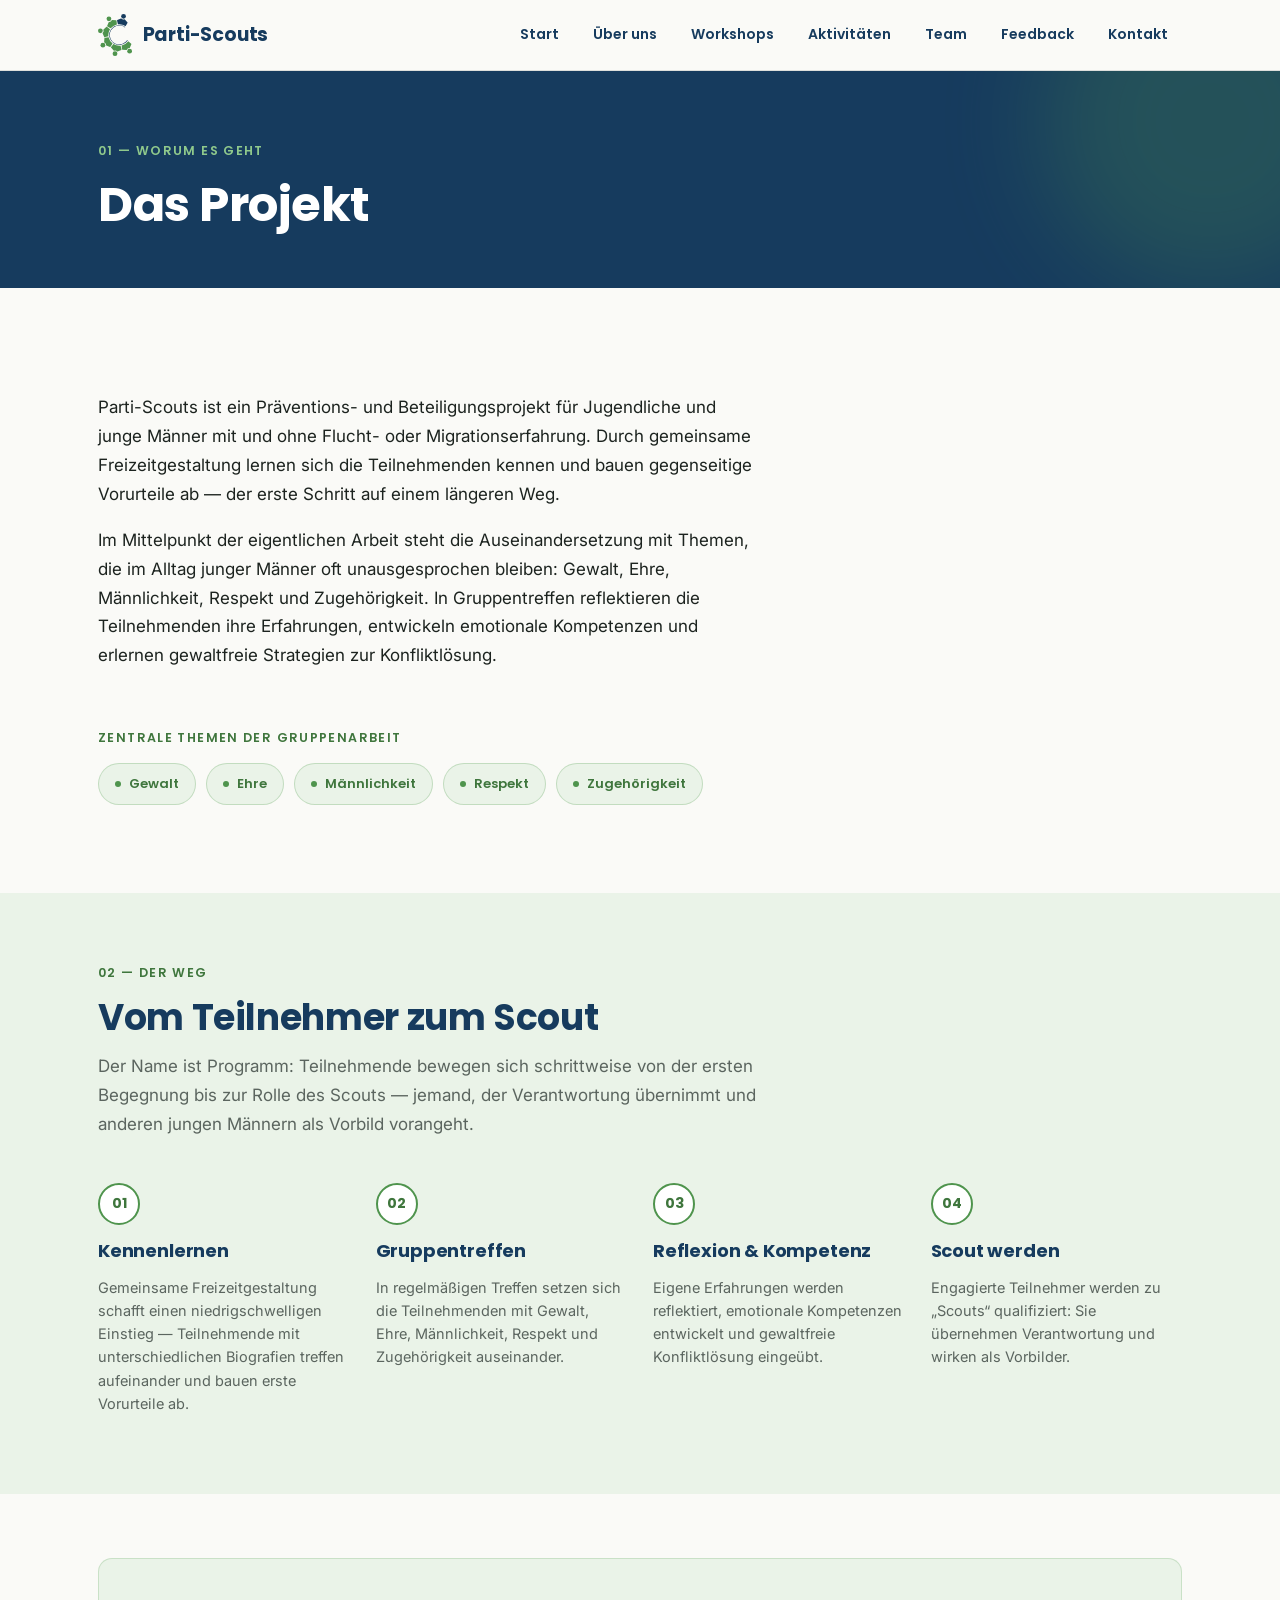
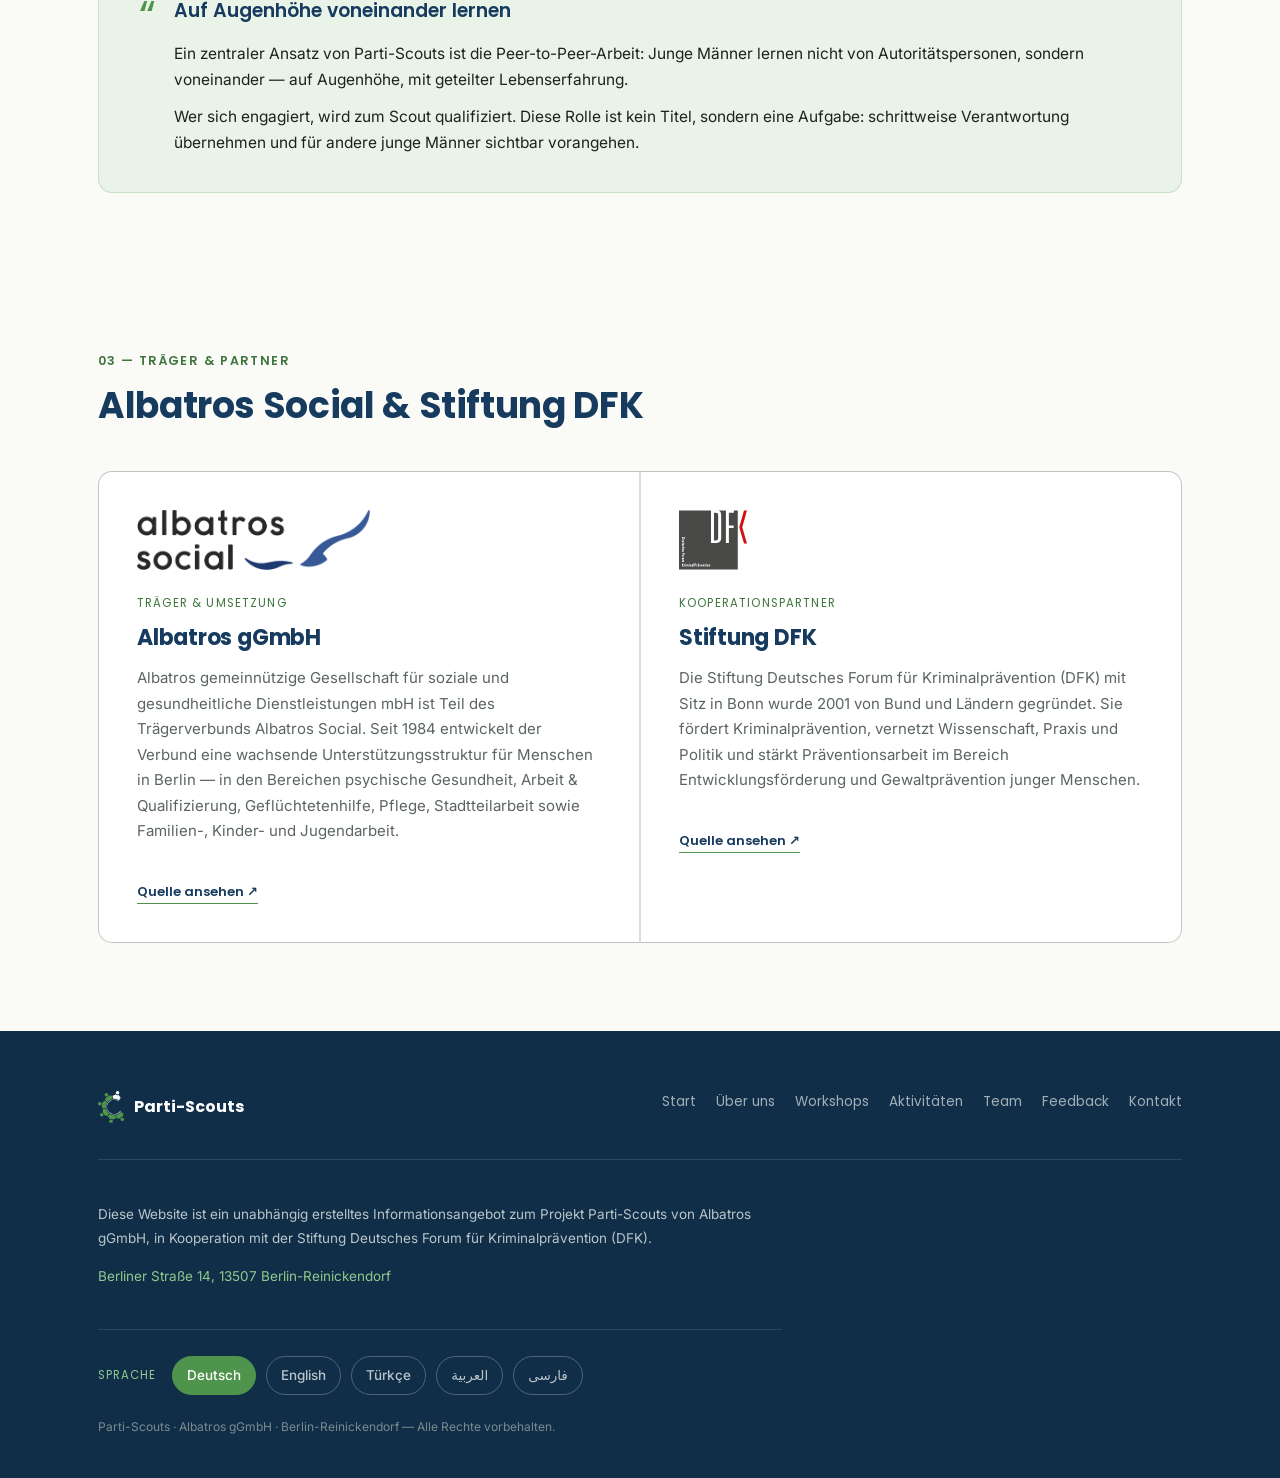
==== about/index.html @ d594317b "group meeting's image added" ====
<!DOCTYPE html>
<html lang="de">
<head>
<meta charset="UTF-8">
<meta name="viewport" content="width=device-width, initial-scale=1.0">
<title>Über uns — Parti-Scouts</title>
<meta name="description" content="Das Projekt Parti-Scouts, der Weg vom Teilnehmer zum Scout, sowie Albatros gGmbH und die Stiftung DFK als Träger und Partner.">
<link rel="icon" href="/assets/icon.svg" type="image/svg+xml">
<link rel="preconnect" href="https://fonts.googleapis.com">
<link rel="preconnect" href="https://fonts.gstatic.com" crossorigin>
<link href="https://fonts.googleapis.com/css2?family=Poppins:wght@500;600;700&family=Inter:wght@400;500;600&family=Vazirmatn:wght@400;500;600;700&display=swap" rel="stylesheet">
<link rel="stylesheet" href="/css/style.css?v=20260810b">
</head>
<body>

<header class="site-header">
  <div class="header-inner">
    <a class="brand" href="/"><img src="/assets/icon.svg" alt=""><span class="brand-name">Parti-Scouts</span></a>
    <nav class="main-nav">
      <a href="/" data-i18n="nav.home">Start</a>
      <a href="/about/" data-i18n="nav.about">Über uns</a>
      <a href="/workshops/" data-i18n="nav.workshops">Workshops</a>
      <a href="/activities/" data-i18n="nav.activities">Aktivitäten</a>
      <a href="/team/" data-i18n="nav.team">Team</a>
      <a href="/feedback/" data-i18n="nav.feedback">Feedback</a>
      <a href="/contact/" data-i18n="nav.contact">Kontakt</a>
    </nav>
    <button class="menu-toggle" aria-label="Menü öffnen" aria-expanded="false">
      <svg viewBox="0 0 24 24" fill="none" stroke="currentColor" stroke-width="2"><line x1="3" y1="6" x2="21" y2="6"/><line x1="3" y1="12" x2="21" y2="12"/><line x1="3" y1="18" x2="21" y2="18"/></svg>
    </button>
  </div>
</header>

<section class="page-hero">
  <div class="orb-a" aria-hidden="true"></div>
  <div class="wrap">
    <span class="eyebrow" data-i18n="about.eyebrow">01 — Worum es geht</span>
    <h1 data-i18n="about.title">Das Projekt</h1>
  </div>
</section>

<section>
  <div class="wrap">
    <div class="grid-2 reveal">
      <div class="prose">
        <p data-i18n="about.p1">…</p>
        <p data-i18n="about.p2">…</p>
      </div>
      <div>
        <span class="eyebrow" data-i18n="about.themes_label" style="display:block; margin-bottom:14px;">Zentrale Themen der Gruppenarbeit</span>
        <div class="chip-row">
          <span class="chip" data-i18n="about.theme1">Gewalt</span>
          <span class="chip" data-i18n="about.theme2">Ehre</span>
          <span class="chip" data-i18n="about.theme3">Männlichkeit</span>
          <span class="chip" data-i18n="about.theme4">Respekt</span>
          <span class="chip" data-i18n="about.theme5">Zugehörigkeit</span>
        </div>
      </div>
    </div>
  </div>
</section>

<section class="tight" style="background:var(--green-tint);">
  <div class="wrap">
    <div class="section-head reveal">
      <span class="eyebrow" data-i18n="about.path_eyebrow">02 — Der Weg</span>
      <h2 data-i18n="about.path_title">Vom Teilnehmer zum Scout</h2>
      <p class="lead" data-i18n="about.path_intro">…</p>
    </div>
    <div class="steps reveal">
      <div class="step">
        <div class="step-badge">01</div>
        <h3 data-i18n="about.step1_t">Kennenlernen</h3>
        <p data-i18n="about.step1_p">…</p>
      </div>
      <div class="step">
        <div class="step-badge">02</div>
        <h3 data-i18n="about.step2_t">Gruppentreffen</h3>
        <p data-i18n="about.step2_p">…</p>
      </div>
      <div class="step">
        <div class="step-badge">03</div>
        <h3 data-i18n="about.step3_t">Reflexion & Kompetenz</h3>
        <p data-i18n="about.step3_p">…</p>
      </div>
      <div class="step">
        <div class="step-badge">04</div>
        <h3 data-i18n="about.step4_t">Scout werden</h3>
        <p data-i18n="about.step4_p">…</p>
      </div>
    </div>
  </div>
</section>

<section class="tight">
  <div class="wrap">
    <div class="quote-panel reveal">
      <span class="mark" aria-hidden="true">“</span>
      <div>
        <p data-i18n="about.peer_title" style="margin-bottom:14px;">Auf Augenhöhe voneinander lernen</p>
        <p class="prose" style="font-family:var(--body); font-weight:400; font-size:15.5px; color:var(--ink);" data-i18n="about.peer_p1">…</p>
        <p class="prose" style="font-family:var(--body); font-weight:400; font-size:15.5px; color:var(--ink); margin-top:10px;" data-i18n="about.peer_p2">…</p>
      </div>
    </div>
  </div>
</section>

<section>
  <div class="wrap">
    <div class="section-head reveal">
      <span class="eyebrow" data-i18n="about.partners_eyebrow">03 — Träger & Partner</span>
      <h2 data-i18n="about.partners_title">Albatros Social & Stiftung DFK</h2>
    </div>
    <div class="partners-grid reveal">
      <div class="partner-card">
        <div class="partner-logo"><img src="/assets/albatros-social-logo-dark.png" alt="Albatros Social"></div>
        <span class="role" data-i18n="about.albatros_role">Träger & Umsetzung</span>
        <h3 data-i18n="about.albatros_title">Albatros gGmbH</h3>
        <p data-i18n="about.albatros_text">…</p>
        <a class="site-link" href="https://albatros.social/angebote/standorte/parti-scouts/" target="_blank" rel="noopener" data-i18n="about.site_link">Quelle ansehen ↗</a>
      </div>
      <div class="partner-card">
        <div class="partner-logo"><img src="/assets/dfk-logo.svg" alt="Stiftung DFK"></div>
        <span class="role" data-i18n="about.dfk_role">Kooperationspartner</span>
        <h3 data-i18n="about.dfk_title">Stiftung DFK</h3>
        <p data-i18n="about.dfk_text">…</p>
        <a class="site-link" href="https://www.kriminalpraevention.de/" target="_blank" rel="noopener" data-i18n="about.site_link">Quelle ansehen ↗</a>
      </div>
    </div>
  </div>
</section>

<footer class="site-footer">
  <div class="wrap">
    <div class="footer-top">
      <a class="footer-brand" href="/"><img src="/assets/icon-light.svg" alt=""><span>Parti-Scouts</span></a>
      <nav class="footer-nav">
        <a href="/" data-i18n="nav.home">Start</a>
        <a href="/about/" data-i18n="nav.about">Über uns</a>
        <a href="/workshops/" data-i18n="nav.workshops">Workshops</a>
        <a href="/activities/" data-i18n="nav.activities">Aktivitäten</a>
        <a href="/team/" data-i18n="nav.team">Team</a>
        <a href="/feedback/" data-i18n="nav.feedback">Feedback</a>
        <a href="/contact/" data-i18n="nav.contact">Kontakt</a>
      </nav>
    </div>
    <div class="footer-mid">
      <p data-i18n="footer.disclaimer">…</p>
      <p class="addr" data-i18n="footer.address">Berliner Straße 14, 13507 Berlin-Reinickendorf</p>
    </div>
    <div class="lang-bar"><span class="lbl" data-i18n="footer.langLabel">Sprache</span></div>
    <p class="copyright">Parti-Scouts · Albatros gGmbH · Berlin-Reinickendorf — <span data-i18n="footer.rights">Alle Rechte vorbehalten.</span></p>
  </div>
</footer>

<script src="/js/i18n.js?v=20260810b"></script>
<script src="/js/main.js?v=20260810b"></script>
</body>
</html>
---- css/style.css ----
/* ==========================================================================
   Parti-Scouts — shared stylesheet
   Palette derived directly from the project logo:
     navy  #1F385C   green #489744
   ========================================================================== */

:root{
  --navy:#163B5E;
  --navy-dark:#112E49;
  --navy-tint:#E9EEF3;
  --green:#4F944D;
  --green-dark:#3F763D;
  --green-tint:#EAF3E8;
  --paper:#FAFAF7;
  --ink:#1C231F;
  --muted:#5B655F;
  --line:rgba(28,35,31,0.13);
  --radius:14px;
  --radius-sm:8px;
  --display:'Poppins', system-ui, sans-serif;
  --body:'Inter', system-ui, sans-serif;
  --script:'Vazirmatn', 'Noto Sans Arabic', system-ui, sans-serif;
  --shadow:0 2px 18px rgba(28,35,31,0.07);
}

*,*::before,*::after{box-sizing:border-box;}
[hidden]{display:none !important;}
html{scroll-behavior:smooth;}
@media (prefers-reduced-motion:reduce){
  html{scroll-behavior:auto;}
  *{animation-duration:0.01ms !important; transition-duration:0.01ms !important;}
}
body{
  margin:0;
  background:var(--paper);
  color:var(--ink);
  font-family:var(--body);
  font-size:16.5px;
  line-height:1.7;
  -webkit-font-smoothing:antialiased;
}
[dir="rtl"] body{font-family:var(--script);}
[dir="rtl"] h1,[dir="rtl"] h2,[dir="rtl"] h3,[dir="rtl"] .eyebrow,[dir="rtl"] .brand-name{font-family:var(--script);}

img,svg{display:block; max-width:100%;}
a{color:inherit; text-decoration:none;}
ul{list-style:none; margin:0; padding:0;}
button{font:inherit; cursor:pointer;}

h1,h2,h3{
  font-family:var(--display);
  color:var(--navy);
  font-weight:700;
  line-height:1.15;
  letter-spacing:-0.01em;
  margin:0;
}

.eyebrow{
  font-family:var(--display);
  font-size:12.5px;
  font-weight:600;
  letter-spacing:0.11em;
  text-transform:uppercase;
  color:var(--green-dark);
}

a:focus-visible, button:focus-visible, input:focus-visible, textarea:focus-visible{
  outline:2px solid var(--green);
  outline-offset:3px;
  border-radius:4px;
}

.wrap{max-width:1140px; margin:0 auto; padding:0 28px;}

/* ---------- Header ---------- */
.site-header{
  position:sticky; top:0; z-index:60;
  background:rgba(250,250,247,0.97);
  border-bottom:1px solid var(--line);
}
/* Note: intentionally no backdrop-filter here — a filter/backdrop-filter on
   this ancestor would create a new containing block for the fixed-position
   mobile nav panel below, trapping it inside the header's own (small) box
   instead of letting it fill the viewport. */
.header-inner{
  max-width:1140px; margin:0 auto; padding:14px 28px;
  display:flex; align-items:center; justify-content:space-between; gap:24px;
}
.brand{display:flex; align-items:center; gap:11px;}
.brand img{height:42px; width:auto;}
.brand-name{font-family:var(--display); font-weight:700; font-size:19px; color:var(--navy); letter-spacing:-0.01em; white-space:nowrap;}
[dir="rtl"] .brand-name{font-family:var(--script);}
.main-nav{display:flex; gap:6px; align-items:center;}
.main-nav a{
  font-family:var(--display);
  font-size:14px; font-weight:600;
  padding:9px 14px; border-radius:100px;
  color:var(--navy);
  transition:background 0.15s ease, color 0.15s ease;
}
.main-nav a:hover{background:var(--green-tint);}
.main-nav a.active{background:var(--green); color:#fff;}
.menu-toggle{
  display:none;
  background:none; border:1.5px solid var(--navy); border-radius:8px;
  width:40px; height:40px; align-items:center; justify-content:center;
  color:var(--navy);
}
.menu-toggle svg{width:20px; height:20px;}

@media (max-width:860px){
  .main-nav{
    position:fixed; inset:64px 0 0 0; z-index:55;
    background:var(--paper);
    flex-direction:column; align-items:stretch;
    padding:18px 28px; gap:4px;
    transform:translateY(-8px);
    opacity:0; pointer-events:none;
    transition:opacity 0.2s ease, transform 0.2s ease;
    border-top:1px solid var(--line);
  }
  .main-nav.open{opacity:1; pointer-events:auto; transform:translateY(0);}
  .main-nav a{padding:14px 12px; font-size:16px; border-radius:10px;}
  .menu-toggle{display:flex;}
}

/* ---------- Hero ---------- */
.hero{
  position:relative;
  overflow:hidden;
  background:var(--navy) url('../assets/background-desktop.jpg') center/cover no-repeat;
  color:#fff;
  padding:88px 0 96px;
}
@media (max-width:700px){
  .hero{background-image:url('../assets/background-mobile.jpg');}
}
.hero::before{
  content:''; position:absolute; inset:0; z-index:0;
  background:linear-gradient(180deg, rgba(17,46,73,0.58) 0%, rgba(17,46,73,0.72) 100%);
}
.hero .orb{
  position:absolute; z-index:1; border-radius:50%; filter:blur(50px); opacity:0.28; pointer-events:none;
}
.hero .orb-a{width:420px; height:420px; background:var(--green); top:-140px; inset-inline-end:-120px;}
.hero .orb-b{width:300px; height:300px; background:#7fb87c; bottom:-120px; inset-inline-start:-80px; opacity:0.18;}
.hero-inner{position:relative; z-index:2; max-width:1140px; margin:0 auto; padding:0 28px;}
.hero .eyebrow{color:#fff; text-shadow:0 2px 10px rgba(0,0,0,0.4);}
.hero h1{font-size:clamp(38px,7vw,68px); color:#fff; margin-top:16px; text-shadow:0 2px 14px rgba(0,0,0,0.4);}
.hero p.tagline{
  font-family:var(--body); font-size:clamp(16px,2vw,19px);
  max-width:600px; margin-top:20px; color:#fff; font-weight:400;
  text-shadow:0 2px 10px rgba(0,0,0,0.4);
}
[dir="rtl"] .hero p.tagline{font-family:var(--script);}
.hero-actions{display:flex; gap:14px; margin-top:34px; flex-wrap:wrap;}

.btn{
  display:inline-flex; align-items:center; gap:8px;
  font-family:var(--display); font-weight:600; font-size:14.5px;
  padding:13px 24px; border-radius:100px;
  transition:transform 0.15s ease, background 0.15s ease, opacity 0.15s ease;
  border:1.5px solid transparent;
}
[dir="rtl"] .btn{font-family:var(--script);}
.btn-primary{background:var(--green); color:#fff;}
.btn-primary:hover{background:var(--green-dark);}
.btn-ghost{border-color:rgba(255,255,255,0.5); color:#fff;}
.btn-ghost:hover{background:rgba(255,255,255,0.1);}

.hero-facts{
  display:grid; grid-template-columns:repeat(3,1fr); gap:20px;
  margin-top:56px; padding-top:32px; border-top:1px solid rgba(255,255,255,0.18);
}
.hero-facts div .k{font-size:11.5px; letter-spacing:0.08em; text-transform:uppercase; color:#8FC98C; font-family:var(--display);}
.hero-facts div .v{font-size:15px; margin-top:6px; color:#fff; font-weight:600;}
.hero-facts div .v.logo-fact{display:flex; align-items:center; gap:9px;}
.hero-facts .fact-logo{height:22px; width:auto; display:block; filter:drop-shadow(0 2px 6px rgba(0,0,0,0.5));}
@media (max-width:700px){.hero-facts{grid-template-columns:1fr 1fr;}}

/* ---------- Page header (non-home hero) ---------- */
.page-hero{background:var(--navy); color:#fff; padding:64px 0 56px; position:relative; overflow:hidden;}
.page-hero .orb-a{width:340px; height:340px; background:var(--green); top:-120px; inset-inline-end:-100px; position:absolute; border-radius:50%; filter:blur(50px); opacity:0.25;}
.page-hero .eyebrow{color:#8FC98C;}
.page-hero h1{color:#fff; font-size:clamp(32px,5vw,48px); margin-top:14px;}
.page-hero p{color:#CBD8CB; max-width:640px; margin-top:16px; font-size:16.5px;}
[dir="rtl"] .page-hero p{font-family:var(--script);}

/* ---------- Section base ---------- */
section{padding:88px 0;}
section.tight{padding:64px 0;}
.section-head{margin-bottom:44px;}
.section-head h2{font-size:clamp(26px,3.6vw,36px); margin-top:12px;}
.section-head p.lead{margin-top:14px; font-size:17px; color:var(--muted); max-width:64ch;}

.reveal{opacity:0; transform:translateY(16px); transition:opacity 0.6s ease, transform 0.6s ease;}
.reveal.in{opacity:1; transform:translateY(0);}

/* ---------- Chips ---------- */
.chip-row{display:flex; flex-wrap:wrap; gap:10px;}
.chip{
  font-family:var(--display); font-size:13px; font-weight:600;
  padding:9px 16px; border-radius:100px;
  background:var(--green-tint); color:var(--green-dark);
  border:1px solid rgba(72,151,68,0.25);
  display:inline-flex; align-items:center; gap:8px;
}
[dir="rtl"] .chip{font-family:var(--script);}
.chip::before{content:""; width:6px; height:6px; border-radius:50%; background:var(--green); flex-shrink:0;}

/* ---------- Two column / grids ---------- */
.grid-2{display:grid; grid-template-columns:1fr; gap:40px; align-items:start;}
.prose p{font-size:17px; max-width:60ch; color:var(--ink);}
.prose p + p{margin-top:16px;}

/* ---------- Timeline / steps (ring badges echo the logo mark) ---------- */
.steps{display:grid; grid-template-columns:repeat(4,1fr); gap:26px;}
@media (max-width:900px){.steps{grid-template-columns:1fr 1fr;}}
@media (max-width:540px){.steps{grid-template-columns:1fr;}}
.step-badge{
  width:42px; height:42px; border-radius:50%;
  border:2px solid var(--green);
  display:flex; align-items:center; justify-content:center;
  font-family:var(--display); font-weight:700; font-size:14px; color:var(--green-dark);
  margin-bottom:16px; background:#fff;
}
.step h3{font-size:18px; margin-bottom:8px;}
.step p{font-size:14.5px; color:var(--muted); line-height:1.6;}

/* ---------- Cards ---------- */
.card-grid{display:grid; grid-template-columns:repeat(3,1fr); gap:20px;}
@media (max-width:900px){.card-grid{grid-template-columns:1fr 1fr;}}
@media (max-width:600px){.card-grid{grid-template-columns:1fr;}}
.card{
  background:#fff; border:1px solid var(--line); border-radius:var(--radius);
  padding:28px; box-shadow:var(--shadow);
  transition:transform 0.18s ease, box-shadow 0.18s ease;
}
.card:hover{transform:translateY(-3px); box-shadow:0 10px 30px rgba(28,35,31,0.1);}
.card .card-img{margin:-28px -28px 20px; height:200px; border-radius:var(--radius) var(--radius) 0 0; overflow:hidden;}
.card .card-img img{width:100%; height:100%; object-fit:cover; display:block;}
.card .bar{width:34px; height:4px; border-radius:4px; background:var(--green); margin-bottom:18px;}
.card:nth-child(even) .bar{background:var(--navy);}
.card h3{font-size:18px; margin-bottom:8px;}
.card p{font-size:14.5px; color:var(--muted); margin:0;}
.card a.card-link{display:inline-block; margin-top:14px; font-family:var(--display); font-size:13.5px; font-weight:600; color:var(--green-dark); border-bottom:1.5px solid var(--green);}
[dir="rtl"] .card a.card-link{font-family:var(--script);}

/* ---------- News ---------- */
.news-list{display:flex; flex-direction:column; gap:24px;}
.news-item{
  display:grid; grid-template-columns:260px 1fr; gap:32px;
  background:#fff; border:1px solid var(--line); border-radius:var(--radius);
  padding:28px; box-shadow:var(--shadow);
}
@media (max-width:760px){.news-item{grid-template-columns:1fr; gap:20px;}}
.news-item .news-img{border-radius:var(--radius-sm); overflow:hidden; align-self:start;}
.news-item .news-img img{width:100%; height:auto; display:block;}
.news-meta{display:flex; gap:14px; flex-wrap:wrap; font-family:var(--display); font-size:12px; font-weight:600; letter-spacing:0.05em; text-transform:uppercase; color:var(--green-dark); margin-bottom:10px;}
[dir="rtl"] .news-meta{font-family:var(--script);}
.news-item h3{font-size:20px; margin-bottom:12px;}
.news-item p{font-size:14.5px; color:var(--muted); margin:0 0 12px; line-height:1.65;}
.news-item p:last-child{margin-bottom:0;}

/* ---------- Partner cards ---------- */
.partners-grid{display:grid; grid-template-columns:1fr 1fr; gap:2px; background:var(--line); border:1px solid var(--line); border-radius:var(--radius); overflow:hidden;}
@media (max-width:760px){.partners-grid{grid-template-columns:1fr;}}
.partner-card{background:#fff; padding:38px;}
.partner-logo{height:60px; margin-bottom:24px;}
.partner-logo img{height:100%; width:auto; max-width:100%; object-fit:contain; display:block;}
.partner-card .role{font-family:var(--display); font-size:11.5px; letter-spacing:0.1em; text-transform:uppercase; color:var(--green-dark); display:block; margin-bottom:12px;}
[dir="rtl"] .partner-card .role{font-family:var(--script);}
.partner-card h3{font-size:22px; margin-bottom:14px;}
.partner-card p{font-size:15px; color:var(--muted);}
.partner-card .site-link{display:inline-block; margin-top:22px; font-family:var(--display); font-size:13px; font-weight:600; border-bottom:1.5px solid var(--green); color:var(--navy);}

/* ---------- Quote panel ---------- */
.quote-panel{
  background:var(--green-tint); border-radius:var(--radius);
  padding:36px 40px; display:flex; gap:18px; align-items:flex-start;
  border:1px solid rgba(72,151,68,0.2);
}
.quote-panel .mark{font-family:var(--display); font-size:44px; color:var(--green); line-height:1; flex-shrink:0;}
.quote-panel p{font-family:var(--display); font-weight:600; font-size:19px; color:var(--navy); margin:0;}
[dir="rtl"] .quote-panel p{font-family:var(--script);}

/* ---------- Timeline list (workshop flow) ---------- */
.flow-list{display:flex; flex-direction:column; gap:0;}
.flow-item{
  display:grid; grid-template-columns:56px 1fr; gap:20px;
  padding:22px 0; border-top:1px solid var(--line);
}
.flow-item:last-child{border-bottom:1px solid var(--line);}
.flow-num{
  width:40px; height:40px; border-radius:50%; background:var(--navy);
  color:#fff; display:flex; align-items:center; justify-content:center;
  font-family:var(--display); font-weight:700; font-size:13.5px;
}
.flow-item h4{font-size:16.5px; color:var(--navy); margin-bottom:4px; font-family:var(--display); font-weight:700;}
.flow-item p{font-size:14.5px; color:var(--muted); margin:0; max-width:60ch;}

/* ---------- Concept grid ---------- */
.concept-grid{display:grid; grid-template-columns:repeat(3,1fr); gap:24px;}
@media (max-width:860px){.concept-grid{grid-template-columns:1fr 1fr;}}
@media (max-width:560px){.concept-grid{grid-template-columns:1fr;}}
.concept-num{font-family:var(--display); font-weight:700; font-size:13px; color:var(--green); margin-bottom:10px;}
.concept h3{font-size:16.5px; margin-bottom:6px;}
.concept p{font-size:14px; color:var(--muted);}

/* ---------- Featured workshop card ---------- */
.featured{
  background:var(--navy); color:#fff; border-radius:var(--radius); padding:44px;
  position:relative; overflow:hidden;
}
.featured .orb-a{width:280px; height:280px; background:var(--green); position:absolute; top:-90px; inset-inline-end:-70px; border-radius:50%; filter:blur(46px); opacity:0.3;}
.featured-inner{position:relative;}
.featured .eyebrow{color:#8FC98C;}
.featured h3{color:#fff; font-size:clamp(24px,3.4vw,32px); margin-top:10px;}
.featured .sub{font-family:var(--display); font-weight:600; font-size:16px; color:#C7DEC5; margin-top:8px;}
[dir="rtl"] .featured .sub{font-family:var(--script);}
.featured p.text{color:#D6E1D5; font-size:15.5px; max-width:64ch; margin-top:16px;}
[dir="rtl"] .featured p.text{font-family:var(--script);}
.featured-meta{display:flex; gap:22px; flex-wrap:wrap; margin-top:24px; font-family:var(--display); font-size:12.5px; color:#8FC98C;}
[dir="rtl"] .featured-meta{font-family:var(--script);}

/* ---------- Contact ---------- */
.contact-grid{display:grid; grid-template-columns:0.9fr 1.1fr; gap:48px;}
@media (max-width:860px){.contact-grid{grid-template-columns:1fr;}}
.contact-info .row{display:flex; gap:14px; padding:14px 0; border-top:1px solid var(--line);}
.contact-info .row:last-child{border-bottom:1px solid var(--line);}
.contact-info .k{font-family:var(--display); font-size:11.5px; letter-spacing:0.08em; text-transform:uppercase; color:var(--green-dark); min-width:100px;}
[dir="rtl"] .contact-info .k{font-family:var(--script);}
.contact-info .v{font-size:15px; color:var(--ink);}

form.contact-form{display:flex; flex-direction:column; gap:16px;}
.field{display:flex; flex-direction:column; gap:6px;}
.field label{font-family:var(--display); font-size:12.5px; font-weight:600; color:var(--navy);}
[dir="rtl"] .field label{font-family:var(--script);}
.field input, .field textarea{
  font-family:var(--body); font-size:15px; padding:12px 14px;
  border:1.5px solid var(--line); border-radius:var(--radius-sm);
  background:#fff; color:var(--ink);
}
[dir="rtl"] .field input, [dir="rtl"] .field textarea{font-family:var(--script);}
.field textarea{min-height:130px; resize:vertical;}
.field input:focus, .field textarea:focus{border-color:var(--green); outline:none;}
.form-note{font-size:12.5px; color:var(--muted);}

.form-success{
  background:var(--green-tint); border:1px solid rgba(79,148,77,0.25); border-radius:var(--radius);
  padding:32px; display:flex; gap:16px; align-items:flex-start;
  opacity:0; transform:translateY(10px); transition:opacity 0.4s ease, transform 0.4s ease;
}
.form-success.show{opacity:1; transform:translateY(0);}
.form-success .check{
  width:36px; height:36px; border-radius:50%; background:var(--green); color:#fff; flex-shrink:0;
  display:flex; align-items:center; justify-content:center; font-size:18px; font-weight:700;
}
.form-success h3{font-size:18px; margin-bottom:6px;}
.form-success p{font-size:14.5px; color:var(--ink); margin:0;}
.form-success .send-another{
  display:inline-block; margin-top:14px; font-family:var(--display); font-size:13px; font-weight:600;
  color:var(--green-dark); border-bottom:1.5px solid var(--green); cursor:pointer; background:none; border-width:0 0 1.5px 0; padding:0;
}
[dir="rtl"] .form-success .send-another{font-family:var(--script);}

.form-error-msg{
  background:#FBEAE8; border:1px solid rgba(179,38,30,0.25); border-radius:var(--radius-sm);
  padding:14px 16px; font-size:14px; color:#8C1D14; display:none;
}
.form-error-msg.show{display:block;}

.contact-form button[disabled]{opacity:0.6; cursor:default;}

/* ---------- Intro video ---------- */
.video-section{background:var(--navy-dark);}
.video-wrap{
  position:relative; width:100%; overflow:hidden; border-radius:var(--radius);
  box-shadow:0 20px 50px rgba(0,0,0,0.35);
  background:#000;
}
.video-wrap iframe, .video-wrap video{position:absolute; inset:0; width:100%; height:100%; border:0; display:block; object-fit:cover; background:#000;}
.video-desktop{aspect-ratio:16/9; max-width:900px; margin:0 auto;}
.video-mobile{display:none; aspect-ratio:9/16; max-width:380px; margin:0 auto;}
@media (max-width:760px){
  .video-desktop{display:none;}
  .video-mobile{display:block;}
}
.video-section .section-head{margin-bottom:36px;}
.video-section .section-head .eyebrow{color:#8FC98C;}
.video-section .section-head h2{color:#fff;}
.video-section .section-head p.lead{color:#B9C6C9;}

/* ---------- Team ---------- */
.team-grid{display:grid; grid-template-columns:repeat(4,1fr); gap:22px;}
@media (max-width:860px){.team-grid{grid-template-columns:1fr 1fr;}}
@media (max-width:520px){.team-grid{grid-template-columns:1fr;}}
.team-card{background:#fff; border:1px solid var(--line); border-radius:var(--radius); padding:26px; text-align:center; box-shadow:var(--shadow);}
.avatar{
  width:112px; height:112px; border-radius:50%; margin:0 auto 18px;
  background:var(--navy-tint);
  display:flex; align-items:center; justify-content:center;
  color:#fff; font-family:var(--display); font-weight:700; font-size:26px;
  overflow:hidden;
}
.avatar img{width:100%; height:100%; object-fit:cover; display:block;}
.team-card h3{font-size:16px; margin-bottom:4px;}
.team-card .role{font-family:var(--display); font-size:12.5px; color:var(--green-dark); font-weight:600; margin-bottom:10px; display:block;}
[dir="rtl"] .team-card .role{font-family:var(--script);}
.team-card p{font-size:13.5px; color:var(--muted);}
.team-card p a{color:var(--green-dark); font-weight:500;}
.team-card p a:hover{text-decoration:underline;}

/* ---------- Feedback ---------- */
.feedback-grid{display:grid; grid-template-columns:repeat(3,1fr); gap:24px;}
@media (max-width:900px){.feedback-grid{grid-template-columns:1fr 1fr;}}
@media (max-width:600px){.feedback-grid{grid-template-columns:1fr;}}
.feedback-card{
  position:relative; overflow:hidden;
  display:flex; flex-direction:column;
  background:#fff; border:1px solid var(--line); border-radius:var(--radius);
  padding:32px 26px 26px; box-shadow:var(--shadow);
  transition:transform 0.2s ease, box-shadow 0.2s ease;
}
.feedback-card:hover{transform:translateY(-4px); box-shadow:0 14px 34px rgba(28,35,31,0.12);}
.feedback-card .mark{
  position:absolute; top:6px; right:20px;
  font-family:var(--display); font-weight:700; font-size:64px; line-height:1;
  color:var(--green-tint); z-index:0; pointer-events:none;
}
[dir="rtl"] .feedback-card .mark{right:auto; left:20px;}
.feedback-card .quote{position:relative; z-index:1; font-size:15px; line-height:1.65; color:var(--ink); margin:0 0 24px;}
.feedback-card .author{position:relative; z-index:1; display:flex; align-items:center; gap:12px; margin-top:auto; padding-top:18px; border-top:1px solid var(--line);}
.feedback-card .author-avatar{
  width:42px; height:42px; border-radius:50%; flex-shrink:0;
  background:linear-gradient(135deg, var(--green), var(--navy));
  display:flex; align-items:center; justify-content:center;
  color:#fff; font-family:var(--display); font-weight:700; font-size:14px;
}
.feedback-card .author-text{display:flex; flex-direction:column; min-width:0;}
.feedback-card .author .name{font-family:var(--display); font-weight:600; font-size:14px; color:var(--navy); display:block;}
.feedback-card .author .role{font-size:12px; color:var(--muted);}
[dir="rtl"] .feedback-card .author .name{font-family:var(--script);}
.feedback-card:nth-child(3n+2) .author-avatar{background:linear-gradient(135deg, var(--navy), var(--green-dark));}
.feedback-card:nth-child(3n+3) .author-avatar{background:linear-gradient(135deg, var(--green-dark), var(--navy-dark));}

/* ---------- Footer ---------- */
.site-footer{background:var(--navy-dark); color:#B9C6C9; padding:60px 0 28px; margin-top:0;}
.footer-top{display:flex; justify-content:space-between; flex-wrap:wrap; gap:32px; padding-bottom:36px; border-bottom:1px solid rgba(255,255,255,0.12);}
.footer-brand{display:flex; align-items:center; gap:10px;}
.footer-brand img{height:32px;}
.footer-brand span{font-family:var(--display); font-weight:700; color:#fff; font-size:16px;}
[dir="rtl"] .footer-brand span{font-family:var(--script);}
.footer-nav{display:flex; gap:20px; flex-wrap:wrap; font-family:var(--display); font-size:13.5px;}
[dir="rtl"] .footer-nav{font-family:var(--script);}
.footer-nav a{opacity:0.85;}
.footer-nav a:hover{opacity:1; color:#fff;}
.footer-mid{padding:28px 0; border-bottom:1px solid rgba(255,255,255,0.12); font-size:13.5px; line-height:1.8; max-width:76ch;}
[dir="rtl"] .footer-mid{font-family:var(--script);}
.footer-mid .addr{margin-top:8px; color:#8FC98C;}

.lang-bar{padding-top:26px; display:flex; align-items:center; gap:10px; flex-wrap:wrap;}
.lang-bar .lbl{font-family:var(--display); font-size:11.5px; letter-spacing:0.09em; text-transform:uppercase; color:#8FC98C; margin-inline-end:6px;}
.lang-btn{
  font-family:var(--body); font-size:13.5px; font-weight:500;
  padding:7px 14px; border-radius:100px;
  border:1.5px solid rgba(255,255,255,0.25); color:#B9C6C9;
  background:transparent; transition:background 0.15s ease, color 0.15s ease, border-color 0.15s ease;
}
.lang-btn:hover{border-color:#8FC98C; color:#fff;}
.lang-btn.active{background:var(--green); border-color:var(--green); color:#fff;}

.copyright{margin-top:22px; font-size:12px; color:#7A8B8E;}

/* ---------- utility ---------- */
.mt-lg{margin-top:56px;}
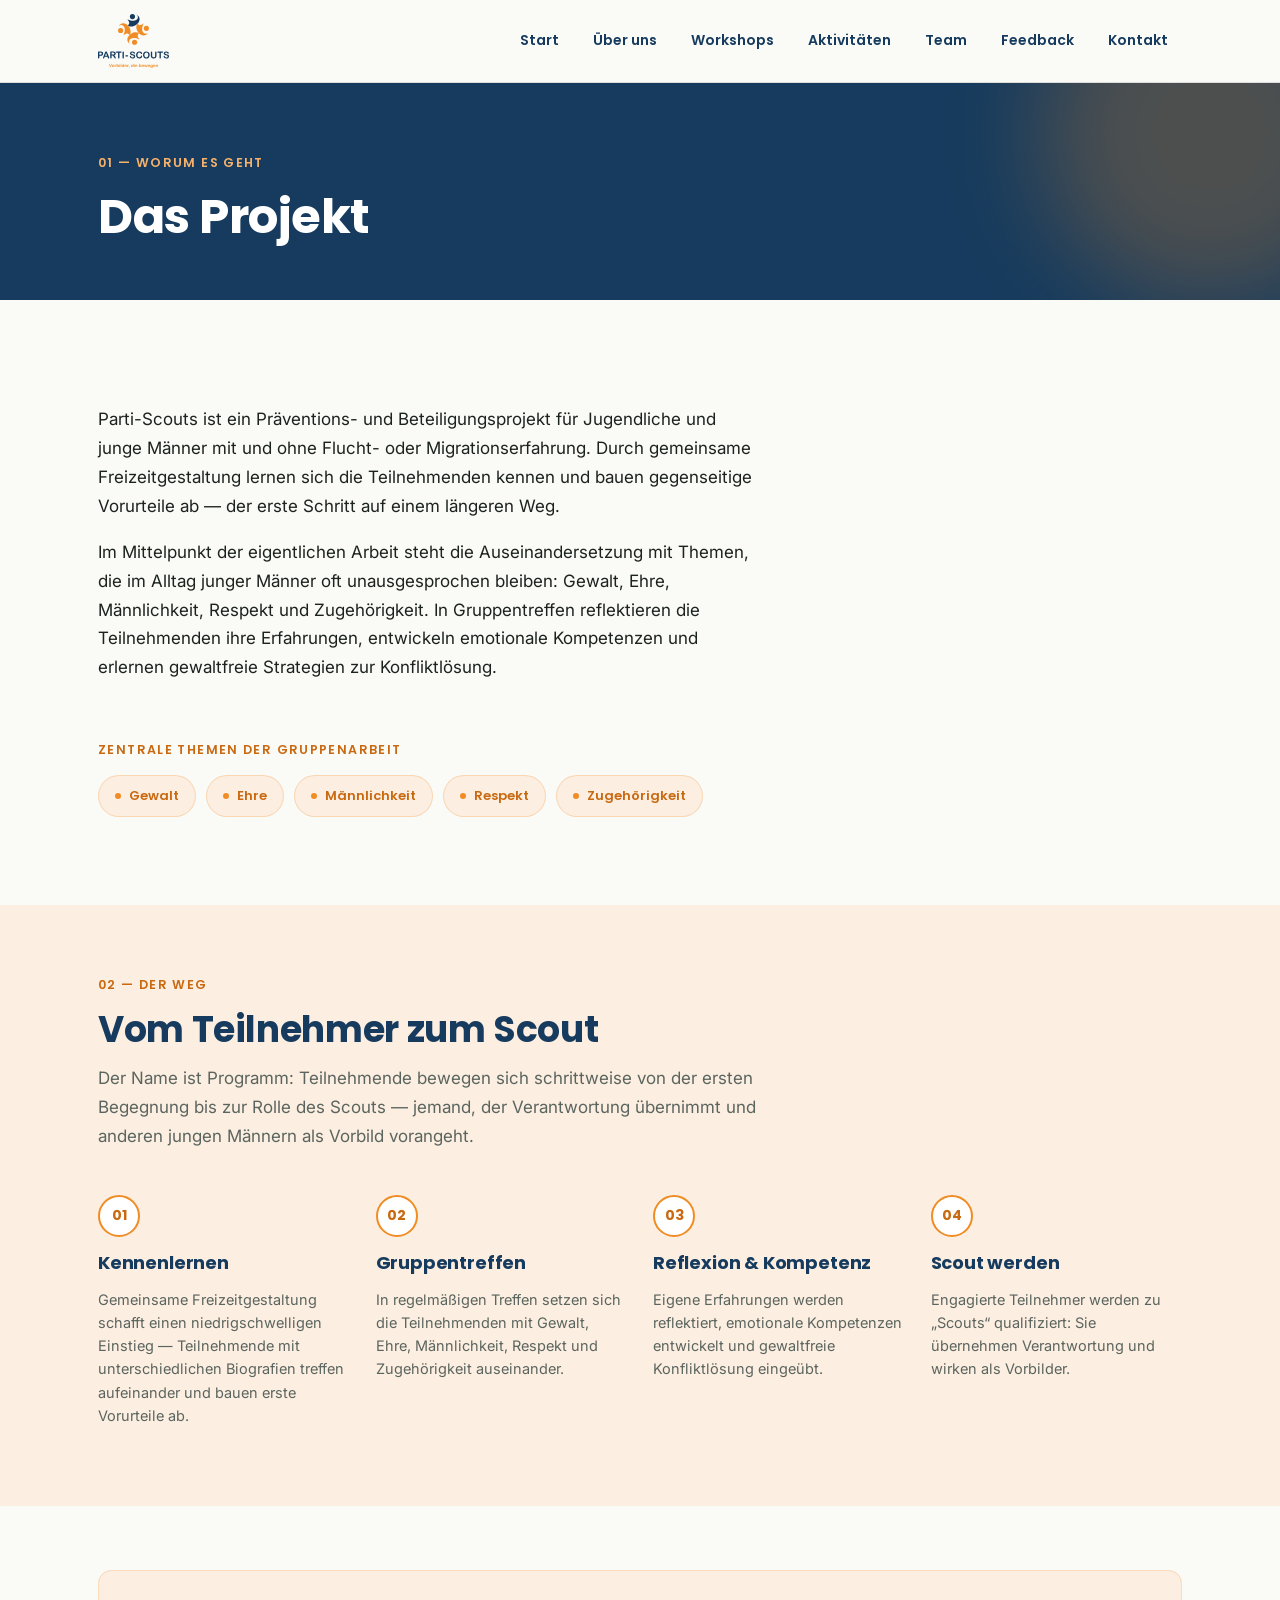
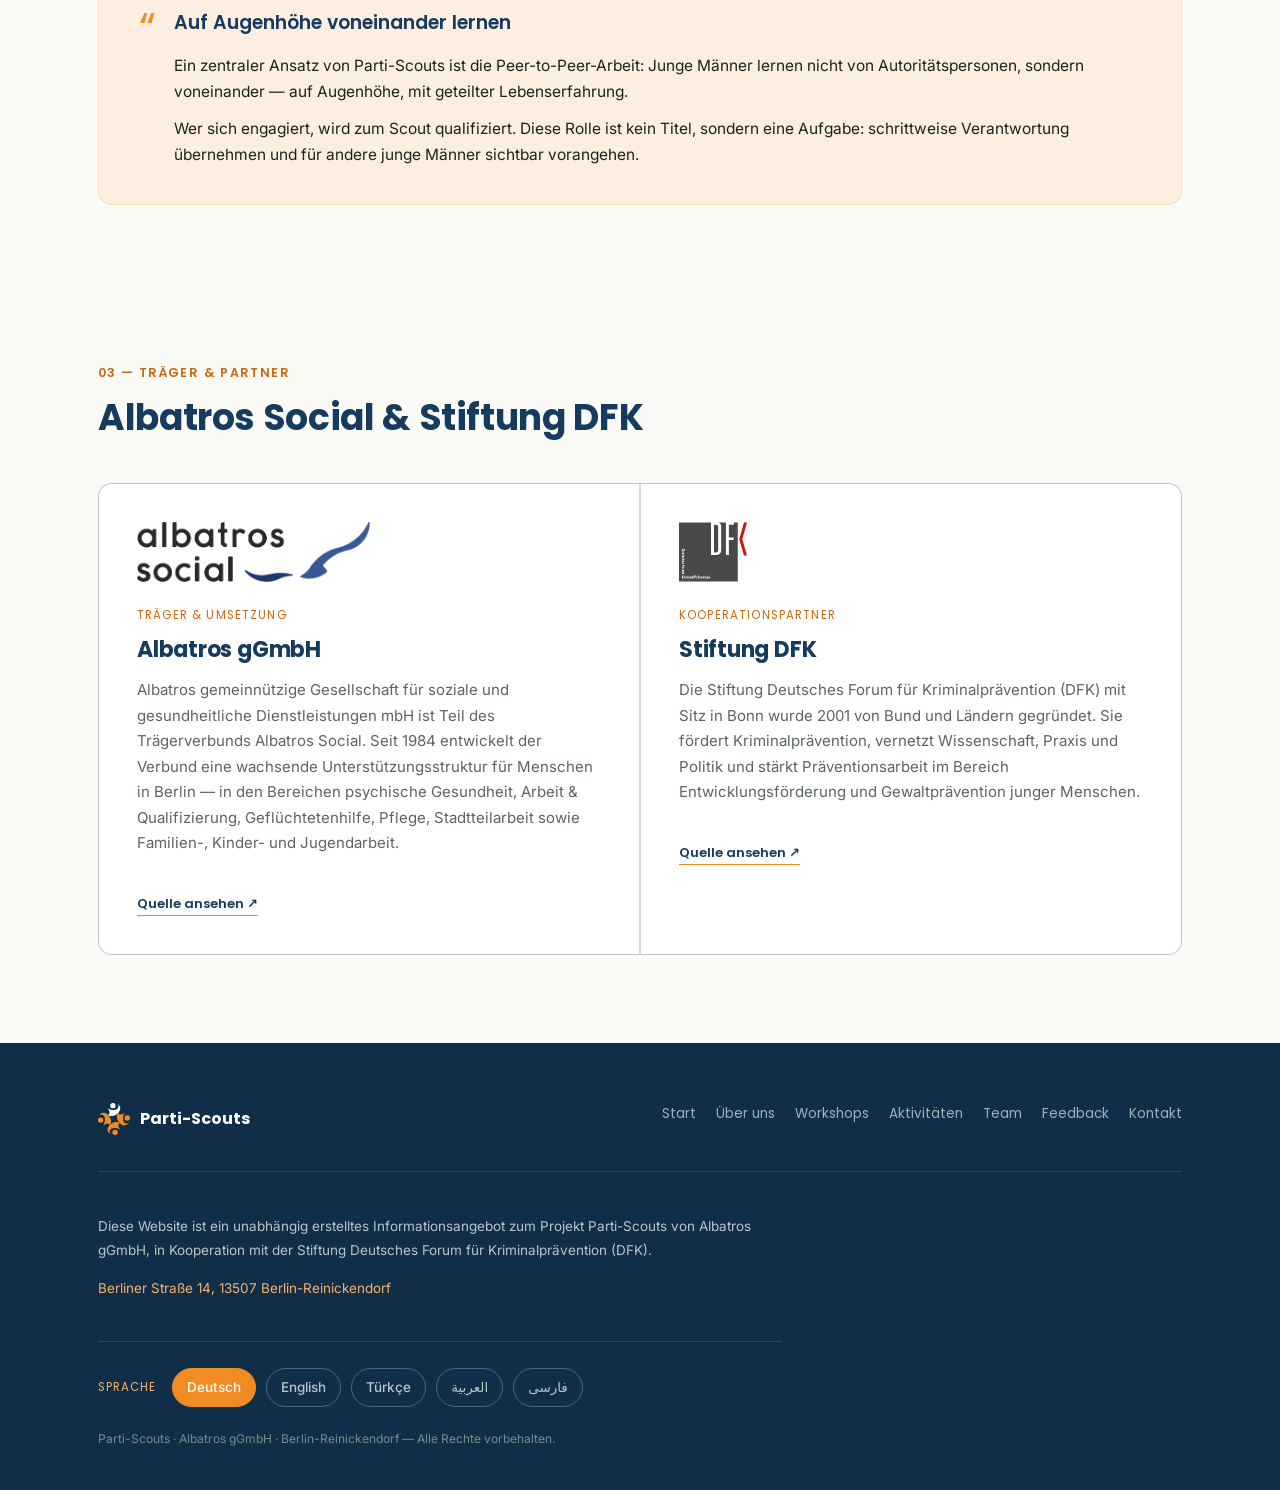
==== commit b86c5f17: "Rebrand green to orange, integrate new logo/icons, clean up leftovers - Replace --green palette with" ====
--- a/about/index.html
+++ b/about/index.html
@@ -9,13 +9,13 @@
 <link rel="preconnect" href="https://fonts.googleapis.com">
 <link rel="preconnect" href="https://fonts.gstatic.com" crossorigin>
 <link href="https://fonts.googleapis.com/css2?family=Poppins:wght@500;600;700&family=Inter:wght@400;500;600&family=Vazirmatn:wght@400;500;600;700&display=swap" rel="stylesheet">
-<link rel="stylesheet" href="/css/style.css?v=20260810b">
+<link rel="stylesheet" href="/css/style.css?v=20260817a">
 </head>
 <body>
 
 <header class="site-header">
   <div class="header-inner">
-    <a class="brand" href="/"><img src="/assets/icon.svg" alt=""><span class="brand-name">Parti-Scouts</span></a>
+    <a class="brand" href="/"><img src="/assets/logo.svg" alt="Parti-Scouts"></a>
     <nav class="main-nav">
       <a href="/" data-i18n="nav.home">Start</a>
       <a href="/about/" data-i18n="nav.about">Über uns</a>
@@ -60,7 +60,7 @@
   </div>
 </section>
 
-<section class="tight" style="background:var(--green-tint);">
+<section class="tight" style="background:var(--orange-tint);">
   <div class="wrap">
     <div class="section-head reveal">
       <span class="eyebrow" data-i18n="about.path_eyebrow">02 — Der Weg</span>
@@ -153,7 +153,7 @@
   </div>
 </footer>
 
-<script src="/js/i18n.js?v=20260810b"></script>
-<script src="/js/main.js?v=20260810b"></script>
+<script src="/js/i18n.js?v=20260817a"></script>
+<script src="/js/main.js?v=20260817a"></script>
 </body>
 </html>
--- a/css/style.css
+++ b/css/style.css
@@ -1,16 +1,16 @@
 /* ==========================================================================
    Parti-Scouts — shared stylesheet
    Palette derived directly from the project logo:
-     navy  #1F385C   green #489744
+     navy  #163B5E   orange #F18C24
    ========================================================================== */
 
 :root{
   --navy:#163B5E;
   --navy-dark:#112E49;
   --navy-tint:#E9EEF3;
-  --green:#4F944D;
-  --green-dark:#3F763D;
-  --green-tint:#EAF3E8;
+  --orange:#F18C24;
+  --orange-dark:#C96A12;
+  --orange-tint:#FCEEE0;
   --paper:#FAFAF7;
   --ink:#1C231F;
   --muted:#5B655F;
@@ -40,7 +40,7 @@
   -webkit-font-smoothing:antialiased;
 }
 [dir="rtl"] body{font-family:var(--script);}
-[dir="rtl"] h1,[dir="rtl"] h2,[dir="rtl"] h3,[dir="rtl"] .eyebrow,[dir="rtl"] .brand-name{font-family:var(--script);}
+[dir="rtl"] h1,[dir="rtl"] h2,[dir="rtl"] h3,[dir="rtl"] .eyebrow{font-family:var(--script);}
 
 img,svg{display:block; max-width:100%;}
 a{color:inherit; text-decoration:none;}
@@ -62,11 +62,11 @@
   font-weight:600;
   letter-spacing:0.11em;
   text-transform:uppercase;
-  color:var(--green-dark);
+  color:var(--orange-dark);
 }
 
 a:focus-visible, button:focus-visible, input:focus-visible, textarea:focus-visible{
-  outline:2px solid var(--green);
+  outline:2px solid var(--orange);
   outline-offset:3px;
   border-radius:4px;
 }
@@ -88,9 +88,7 @@
   display:flex; align-items:center; justify-content:space-between; gap:24px;
 }
 .brand{display:flex; align-items:center; gap:11px;}
-.brand img{height:42px; width:auto;}
-.brand-name{font-family:var(--display); font-weight:700; font-size:19px; color:var(--navy); letter-spacing:-0.01em; white-space:nowrap;}
-[dir="rtl"] .brand-name{font-family:var(--script);}
+.brand img{height:54px; width:auto;}
 .main-nav{display:flex; gap:6px; align-items:center;}
 .main-nav a{
   font-family:var(--display);
@@ -99,8 +97,8 @@
   color:var(--navy);
   transition:background 0.15s ease, color 0.15s ease;
 }
-.main-nav a:hover{background:var(--green-tint);}
-.main-nav a.active{background:var(--green); color:#fff;}
+.main-nav a:hover{background:var(--orange-tint);}
+.main-nav a.active{background:var(--orange); color:#fff;}
 .menu-toggle{
   display:none;
   background:none; border:1.5px solid var(--navy); border-radius:8px;
@@ -143,8 +141,8 @@
 .hero .orb{
   position:absolute; z-index:1; border-radius:50%; filter:blur(50px); opacity:0.28; pointer-events:none;
 }
-.hero .orb-a{width:420px; height:420px; background:var(--green); top:-140px; inset-inline-end:-120px;}
-.hero .orb-b{width:300px; height:300px; background:#7fb87c; bottom:-120px; inset-inline-start:-80px; opacity:0.18;}
+.hero .orb-a{width:420px; height:420px; background:var(--orange); top:-140px; inset-inline-end:-120px;}
+.hero .orb-b{width:300px; height:300px; background:#F2A65A; bottom:-120px; inset-inline-start:-80px; opacity:0.18;}
 .hero-inner{position:relative; z-index:2; max-width:1140px; margin:0 auto; padding:0 28px;}
 .hero .eyebrow{color:#fff; text-shadow:0 2px 10px rgba(0,0,0,0.4);}
 .hero h1{font-size:clamp(38px,7vw,68px); color:#fff; margin-top:16px; text-shadow:0 2px 14px rgba(0,0,0,0.4);}
@@ -164,8 +162,8 @@
   border:1.5px solid transparent;
 }
 [dir="rtl"] .btn{font-family:var(--script);}
-.btn-primary{background:var(--green); color:#fff;}
-.btn-primary:hover{background:var(--green-dark);}
+.btn-primary{background:var(--orange); color:#fff;}
+.btn-primary:hover{background:var(--orange-dark);}
 .btn-ghost{border-color:rgba(255,255,255,0.5); color:#fff;}
 .btn-ghost:hover{background:rgba(255,255,255,0.1);}
 
@@ -173,7 +171,7 @@
   display:grid; grid-template-columns:repeat(3,1fr); gap:20px;
   margin-top:56px; padding-top:32px; border-top:1px solid rgba(255,255,255,0.18);
 }
-.hero-facts div .k{font-size:11.5px; letter-spacing:0.08em; text-transform:uppercase; color:#8FC98C; font-family:var(--display);}
+.hero-facts div .k{font-size:11.5px; letter-spacing:0.08em; text-transform:uppercase; color:#F6B26B; font-family:var(--display);}
 .hero-facts div .v{font-size:15px; margin-top:6px; color:#fff; font-weight:600;}
 .hero-facts div .v.logo-fact{display:flex; align-items:center; gap:9px;}
 .hero-facts .fact-logo{height:22px; width:auto; display:block; filter:drop-shadow(0 2px 6px rgba(0,0,0,0.5));}
@@ -181,10 +179,10 @@
 
 /* ---------- Page header (non-home hero) ---------- */
 .page-hero{background:var(--navy); color:#fff; padding:64px 0 56px; position:relative; overflow:hidden;}
-.page-hero .orb-a{width:340px; height:340px; background:var(--green); top:-120px; inset-inline-end:-100px; position:absolute; border-radius:50%; filter:blur(50px); opacity:0.25;}
-.page-hero .eyebrow{color:#8FC98C;}
+.page-hero .orb-a{width:340px; height:340px; background:var(--orange); top:-120px; inset-inline-end:-100px; position:absolute; border-radius:50%; filter:blur(50px); opacity:0.25;}
+.page-hero .eyebrow{color:#F6B26B;}
 .page-hero h1{color:#fff; font-size:clamp(32px,5vw,48px); margin-top:14px;}
-.page-hero p{color:#CBD8CB; max-width:640px; margin-top:16px; font-size:16.5px;}
+.page-hero p{color:#D8CEC5; max-width:640px; margin-top:16px; font-size:16.5px;}
 [dir="rtl"] .page-hero p{font-family:var(--script);}
 
 /* ---------- Section base ---------- */
@@ -202,12 +200,12 @@
 .chip{
   font-family:var(--display); font-size:13px; font-weight:600;
   padding:9px 16px; border-radius:100px;
-  background:var(--green-tint); color:var(--green-dark);
-  border:1px solid rgba(72,151,68,0.25);
+  background:var(--orange-tint); color:var(--orange-dark);
+  border:1px solid rgba(241,140,36,0.25);
   display:inline-flex; align-items:center; gap:8px;
 }
 [dir="rtl"] .chip{font-family:var(--script);}
-.chip::before{content:""; width:6px; height:6px; border-radius:50%; background:var(--green); flex-shrink:0;}
+.chip::before{content:""; width:6px; height:6px; border-radius:50%; background:var(--orange); flex-shrink:0;}
 
 /* ---------- Two column / grids ---------- */
 .grid-2{display:grid; grid-template-columns:1fr; gap:40px; align-items:start;}
@@ -220,9 +218,9 @@
 @media (max-width:540px){.steps{grid-template-columns:1fr;}}
 .step-badge{
   width:42px; height:42px; border-radius:50%;
-  border:2px solid var(--green);
+  border:2px solid var(--orange);
   display:flex; align-items:center; justify-content:center;
-  font-family:var(--display); font-weight:700; font-size:14px; color:var(--green-dark);
+  font-family:var(--display); font-weight:700; font-size:14px; color:var(--orange-dark);
   margin-bottom:16px; background:#fff;
 }
 .step h3{font-size:18px; margin-bottom:8px;}
@@ -240,11 +238,11 @@
 .card:hover{transform:translateY(-3px); box-shadow:0 10px 30px rgba(28,35,31,0.1);}
 .card .card-img{margin:-28px -28px 20px; height:200px; border-radius:var(--radius) var(--radius) 0 0; overflow:hidden;}
 .card .card-img img{width:100%; height:100%; object-fit:cover; display:block;}
-.card .bar{width:34px; height:4px; border-radius:4px; background:var(--green); margin-bottom:18px;}
+.card .bar{width:34px; height:4px; border-radius:4px; background:var(--orange); margin-bottom:18px;}
 .card:nth-child(even) .bar{background:var(--navy);}
 .card h3{font-size:18px; margin-bottom:8px;}
 .card p{font-size:14.5px; color:var(--muted); margin:0;}
-.card a.card-link{display:inline-block; margin-top:14px; font-family:var(--display); font-size:13.5px; font-weight:600; color:var(--green-dark); border-bottom:1.5px solid var(--green);}
+.card a.card-link{display:inline-block; margin-top:14px; font-family:var(--display); font-size:13.5px; font-weight:600; color:var(--orange-dark); border-bottom:1.5px solid var(--orange);}
 [dir="rtl"] .card a.card-link{font-family:var(--script);}
 
 /* ---------- News ---------- */
@@ -257,7 +255,7 @@
 @media (max-width:760px){.news-item{grid-template-columns:1fr; gap:20px;}}
 .news-item .news-img{border-radius:var(--radius-sm); overflow:hidden; align-self:start;}
 .news-item .news-img img{width:100%; height:auto; display:block;}
-.news-meta{display:flex; gap:14px; flex-wrap:wrap; font-family:var(--display); font-size:12px; font-weight:600; letter-spacing:0.05em; text-transform:uppercase; color:var(--green-dark); margin-bottom:10px;}
+.news-meta{display:flex; gap:14px; flex-wrap:wrap; font-family:var(--display); font-size:12px; font-weight:600; letter-spacing:0.05em; text-transform:uppercase; color:var(--orange-dark); margin-bottom:10px;}
 [dir="rtl"] .news-meta{font-family:var(--script);}
 .news-item h3{font-size:20px; margin-bottom:12px;}
 .news-item p{font-size:14.5px; color:var(--muted); margin:0 0 12px; line-height:1.65;}
@@ -269,19 +267,19 @@
 .partner-card{background:#fff; padding:38px;}
 .partner-logo{height:60px; margin-bottom:24px;}
 .partner-logo img{height:100%; width:auto; max-width:100%; object-fit:contain; display:block;}
-.partner-card .role{font-family:var(--display); font-size:11.5px; letter-spacing:0.1em; text-transform:uppercase; color:var(--green-dark); display:block; margin-bottom:12px;}
+.partner-card .role{font-family:var(--display); font-size:11.5px; letter-spacing:0.1em; text-transform:uppercase; color:var(--orange-dark); display:block; margin-bottom:12px;}
 [dir="rtl"] .partner-card .role{font-family:var(--script);}
 .partner-card h3{font-size:22px; margin-bottom:14px;}
 .partner-card p{font-size:15px; color:var(--muted);}
-.partner-card .site-link{display:inline-block; margin-top:22px; font-family:var(--display); font-size:13px; font-weight:600; border-bottom:1.5px solid var(--green); color:var(--navy);}
+.partner-card .site-link{display:inline-block; margin-top:22px; font-family:var(--display); font-size:13px; font-weight:600; border-bottom:1.5px solid var(--orange); color:var(--navy);}
 
 /* ---------- Quote panel ---------- */
 .quote-panel{
-  background:var(--green-tint); border-radius:var(--radius);
+  background:var(--orange-tint); border-radius:var(--radius);
   padding:36px 40px; display:flex; gap:18px; align-items:flex-start;
-  border:1px solid rgba(72,151,68,0.2);
-}
-.quote-panel .mark{font-family:var(--display); font-size:44px; color:var(--green); line-height:1; flex-shrink:0;}
+  border:1px solid rgba(241,140,36,0.2);
+}
+.quote-panel .mark{font-family:var(--display); font-size:44px; color:var(--orange); line-height:1; flex-shrink:0;}
 .quote-panel p{font-family:var(--display); font-weight:600; font-size:19px; color:var(--navy); margin:0;}
 [dir="rtl"] .quote-panel p{font-family:var(--script);}
 
@@ -304,7 +302,7 @@
 .concept-grid{display:grid; grid-template-columns:repeat(3,1fr); gap:24px;}
 @media (max-width:860px){.concept-grid{grid-template-columns:1fr 1fr;}}
 @media (max-width:560px){.concept-grid{grid-template-columns:1fr;}}
-.concept-num{font-family:var(--display); font-weight:700; font-size:13px; color:var(--green); margin-bottom:10px;}
+.concept-num{font-family:var(--display); font-weight:700; font-size:13px; color:var(--orange); margin-bottom:10px;}
 .concept h3{font-size:16.5px; margin-bottom:6px;}
 .concept p{font-size:14px; color:var(--muted);}
 
@@ -313,15 +311,15 @@
   background:var(--navy); color:#fff; border-radius:var(--radius); padding:44px;
   position:relative; overflow:hidden;
 }
-.featured .orb-a{width:280px; height:280px; background:var(--green); position:absolute; top:-90px; inset-inline-end:-70px; border-radius:50%; filter:blur(46px); opacity:0.3;}
+.featured .orb-a{width:280px; height:280px; background:var(--orange); position:absolute; top:-90px; inset-inline-end:-70px; border-radius:50%; filter:blur(46px); opacity:0.3;}
 .featured-inner{position:relative;}
-.featured .eyebrow{color:#8FC98C;}
+.featured .eyebrow{color:#F6B26B;}
 .featured h3{color:#fff; font-size:clamp(24px,3.4vw,32px); margin-top:10px;}
-.featured .sub{font-family:var(--display); font-weight:600; font-size:16px; color:#C7DEC5; margin-top:8px;}
+.featured .sub{font-family:var(--display); font-weight:600; font-size:16px; color:#DECBBF; margin-top:8px;}
 [dir="rtl"] .featured .sub{font-family:var(--script);}
-.featured p.text{color:#D6E1D5; font-size:15.5px; max-width:64ch; margin-top:16px;}
+.featured p.text{color:#E1D7CE; font-size:15.5px; max-width:64ch; margin-top:16px;}
 [dir="rtl"] .featured p.text{font-family:var(--script);}
-.featured-meta{display:flex; gap:22px; flex-wrap:wrap; margin-top:24px; font-family:var(--display); font-size:12.5px; color:#8FC98C;}
+.featured-meta{display:flex; gap:22px; flex-wrap:wrap; margin-top:24px; font-family:var(--display); font-size:12.5px; color:#F6B26B;}
 [dir="rtl"] .featured-meta{font-family:var(--script);}
 
 /* ---------- Contact ---------- */
@@ -329,7 +327,7 @@
 @media (max-width:860px){.contact-grid{grid-template-columns:1fr;}}
 .contact-info .row{display:flex; gap:14px; padding:14px 0; border-top:1px solid var(--line);}
 .contact-info .row:last-child{border-bottom:1px solid var(--line);}
-.contact-info .k{font-family:var(--display); font-size:11.5px; letter-spacing:0.08em; text-transform:uppercase; color:var(--green-dark); min-width:100px;}
+.contact-info .k{font-family:var(--display); font-size:11.5px; letter-spacing:0.08em; text-transform:uppercase; color:var(--orange-dark); min-width:100px;}
 [dir="rtl"] .contact-info .k{font-family:var(--script);}
 .contact-info .v{font-size:15px; color:var(--ink);}
 
@@ -344,24 +342,24 @@
 }
 [dir="rtl"] .field input, [dir="rtl"] .field textarea{font-family:var(--script);}
 .field textarea{min-height:130px; resize:vertical;}
-.field input:focus, .field textarea:focus{border-color:var(--green); outline:none;}
+.field input:focus, .field textarea:focus{border-color:var(--orange); outline:none;}
 .form-note{font-size:12.5px; color:var(--muted);}
 
 .form-success{
-  background:var(--green-tint); border:1px solid rgba(79,148,77,0.25); border-radius:var(--radius);
+  background:var(--orange-tint); border:1px solid rgba(241,140,36,0.25); border-radius:var(--radius);
   padding:32px; display:flex; gap:16px; align-items:flex-start;
   opacity:0; transform:translateY(10px); transition:opacity 0.4s ease, transform 0.4s ease;
 }
 .form-success.show{opacity:1; transform:translateY(0);}
 .form-success .check{
-  width:36px; height:36px; border-radius:50%; background:var(--green); color:#fff; flex-shrink:0;
+  width:36px; height:36px; border-radius:50%; background:var(--orange); color:#fff; flex-shrink:0;
   display:flex; align-items:center; justify-content:center; font-size:18px; font-weight:700;
 }
 .form-success h3{font-size:18px; margin-bottom:6px;}
 .form-success p{font-size:14.5px; color:var(--ink); margin:0;}
 .form-success .send-another{
   display:inline-block; margin-top:14px; font-family:var(--display); font-size:13px; font-weight:600;
-  color:var(--green-dark); border-bottom:1.5px solid var(--green); cursor:pointer; background:none; border-width:0 0 1.5px 0; padding:0;
+  color:var(--orange-dark); border-bottom:1.5px solid var(--orange); cursor:pointer; background:none; border-width:0 0 1.5px 0; padding:0;
 }
 [dir="rtl"] .form-success .send-another{font-family:var(--script);}
 
@@ -388,7 +386,7 @@
   .video-mobile{display:block;}
 }
 .video-section .section-head{margin-bottom:36px;}
-.video-section .section-head .eyebrow{color:#8FC98C;}
+.video-section .section-head .eyebrow{color:#F6B26B;}
 .video-section .section-head h2{color:#fff;}
 .video-section .section-head p.lead{color:#B9C6C9;}
 
@@ -406,10 +404,10 @@
 }
 .avatar img{width:100%; height:100%; object-fit:cover; display:block;}
 .team-card h3{font-size:16px; margin-bottom:4px;}
-.team-card .role{font-family:var(--display); font-size:12.5px; color:var(--green-dark); font-weight:600; margin-bottom:10px; display:block;}
+.team-card .role{font-family:var(--display); font-size:12.5px; color:var(--orange-dark); font-weight:600; margin-bottom:10px; display:block;}
 [dir="rtl"] .team-card .role{font-family:var(--script);}
 .team-card p{font-size:13.5px; color:var(--muted);}
-.team-card p a{color:var(--green-dark); font-weight:500;}
+.team-card p a{color:var(--orange-dark); font-weight:500;}
 .team-card p a:hover{text-decoration:underline;}
 
 /* ---------- Feedback ---------- */
@@ -427,14 +425,14 @@
 .feedback-card .mark{
   position:absolute; top:6px; right:20px;
   font-family:var(--display); font-weight:700; font-size:64px; line-height:1;
-  color:var(--green-tint); z-index:0; pointer-events:none;
+  color:var(--orange-tint); z-index:0; pointer-events:none;
 }
 [dir="rtl"] .feedback-card .mark{right:auto; left:20px;}
 .feedback-card .quote{position:relative; z-index:1; font-size:15px; line-height:1.65; color:var(--ink); margin:0 0 24px;}
 .feedback-card .author{position:relative; z-index:1; display:flex; align-items:center; gap:12px; margin-top:auto; padding-top:18px; border-top:1px solid var(--line);}
 .feedback-card .author-avatar{
   width:42px; height:42px; border-radius:50%; flex-shrink:0;
-  background:linear-gradient(135deg, var(--green), var(--navy));
+  background:linear-gradient(135deg, var(--orange), var(--navy));
   display:flex; align-items:center; justify-content:center;
   color:#fff; font-family:var(--display); font-weight:700; font-size:14px;
 }
@@ -442,8 +440,8 @@
 .feedback-card .author .name{font-family:var(--display); font-weight:600; font-size:14px; color:var(--navy); display:block;}
 .feedback-card .author .role{font-size:12px; color:var(--muted);}
 [dir="rtl"] .feedback-card .author .name{font-family:var(--script);}
-.feedback-card:nth-child(3n+2) .author-avatar{background:linear-gradient(135deg, var(--navy), var(--green-dark));}
-.feedback-card:nth-child(3n+3) .author-avatar{background:linear-gradient(135deg, var(--green-dark), var(--navy-dark));}
+.feedback-card:nth-child(3n+2) .author-avatar{background:linear-gradient(135deg, var(--navy), var(--orange-dark));}
+.feedback-card:nth-child(3n+3) .author-avatar{background:linear-gradient(135deg, var(--orange-dark), var(--navy-dark));}
 
 /* ---------- Footer ---------- */
 .site-footer{background:var(--navy-dark); color:#B9C6C9; padding:60px 0 28px; margin-top:0;}
@@ -458,18 +456,18 @@
 .footer-nav a:hover{opacity:1; color:#fff;}
 .footer-mid{padding:28px 0; border-bottom:1px solid rgba(255,255,255,0.12); font-size:13.5px; line-height:1.8; max-width:76ch;}
 [dir="rtl"] .footer-mid{font-family:var(--script);}
-.footer-mid .addr{margin-top:8px; color:#8FC98C;}
+.footer-mid .addr{margin-top:8px; color:#F6B26B;}
 
 .lang-bar{padding-top:26px; display:flex; align-items:center; gap:10px; flex-wrap:wrap;}
-.lang-bar .lbl{font-family:var(--display); font-size:11.5px; letter-spacing:0.09em; text-transform:uppercase; color:#8FC98C; margin-inline-end:6px;}
+.lang-bar .lbl{font-family:var(--display); font-size:11.5px; letter-spacing:0.09em; text-transform:uppercase; color:#F6B26B; margin-inline-end:6px;}
 .lang-btn{
   font-family:var(--body); font-size:13.5px; font-weight:500;
   padding:7px 14px; border-radius:100px;
   border:1.5px solid rgba(255,255,255,0.25); color:#B9C6C9;
   background:transparent; transition:background 0.15s ease, color 0.15s ease, border-color 0.15s ease;
 }
-.lang-btn:hover{border-color:#8FC98C; color:#fff;}
-.lang-btn.active{background:var(--green); border-color:var(--green); color:#fff;}
+.lang-btn:hover{border-color:#F6B26B; color:#fff;}
+.lang-btn.active{background:var(--orange); border-color:var(--orange); color:#fff;}
 
 .copyright{margin-top:22px; font-size:12px; color:#7A8B8E;}
 
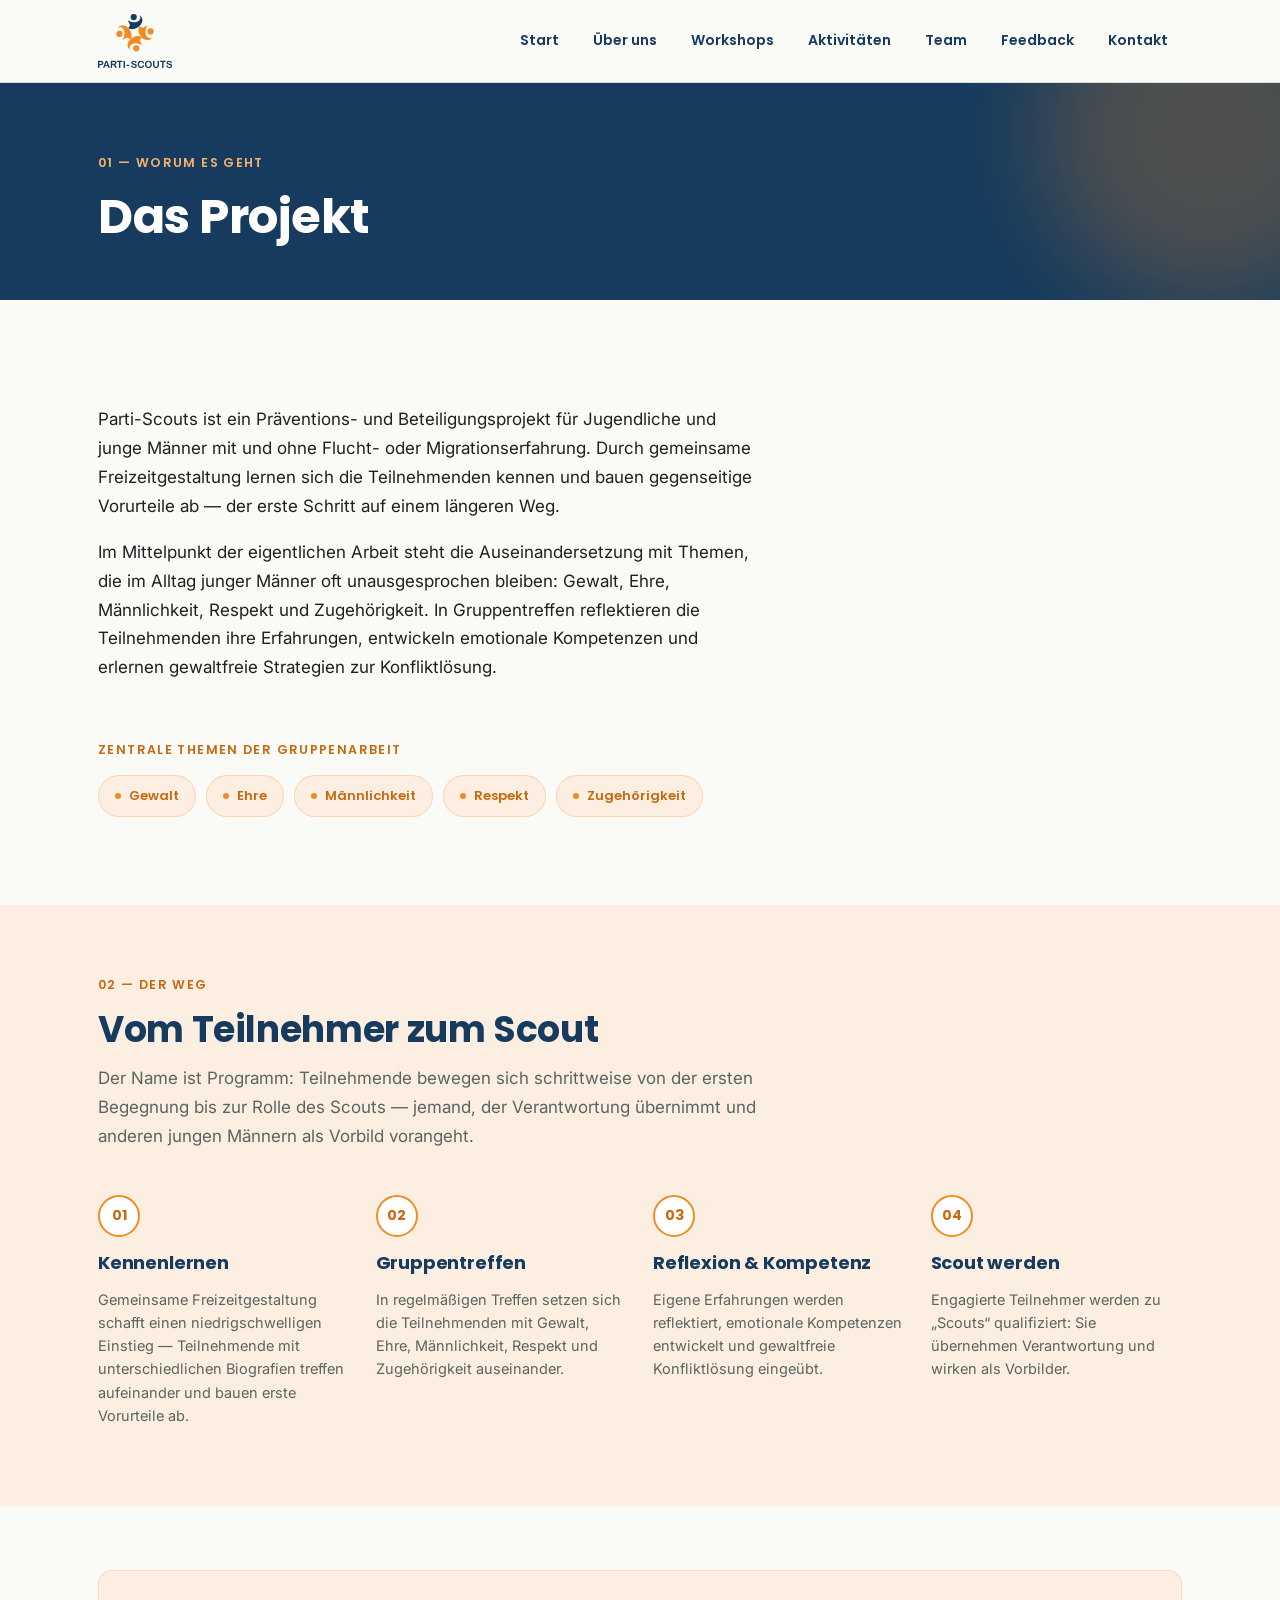
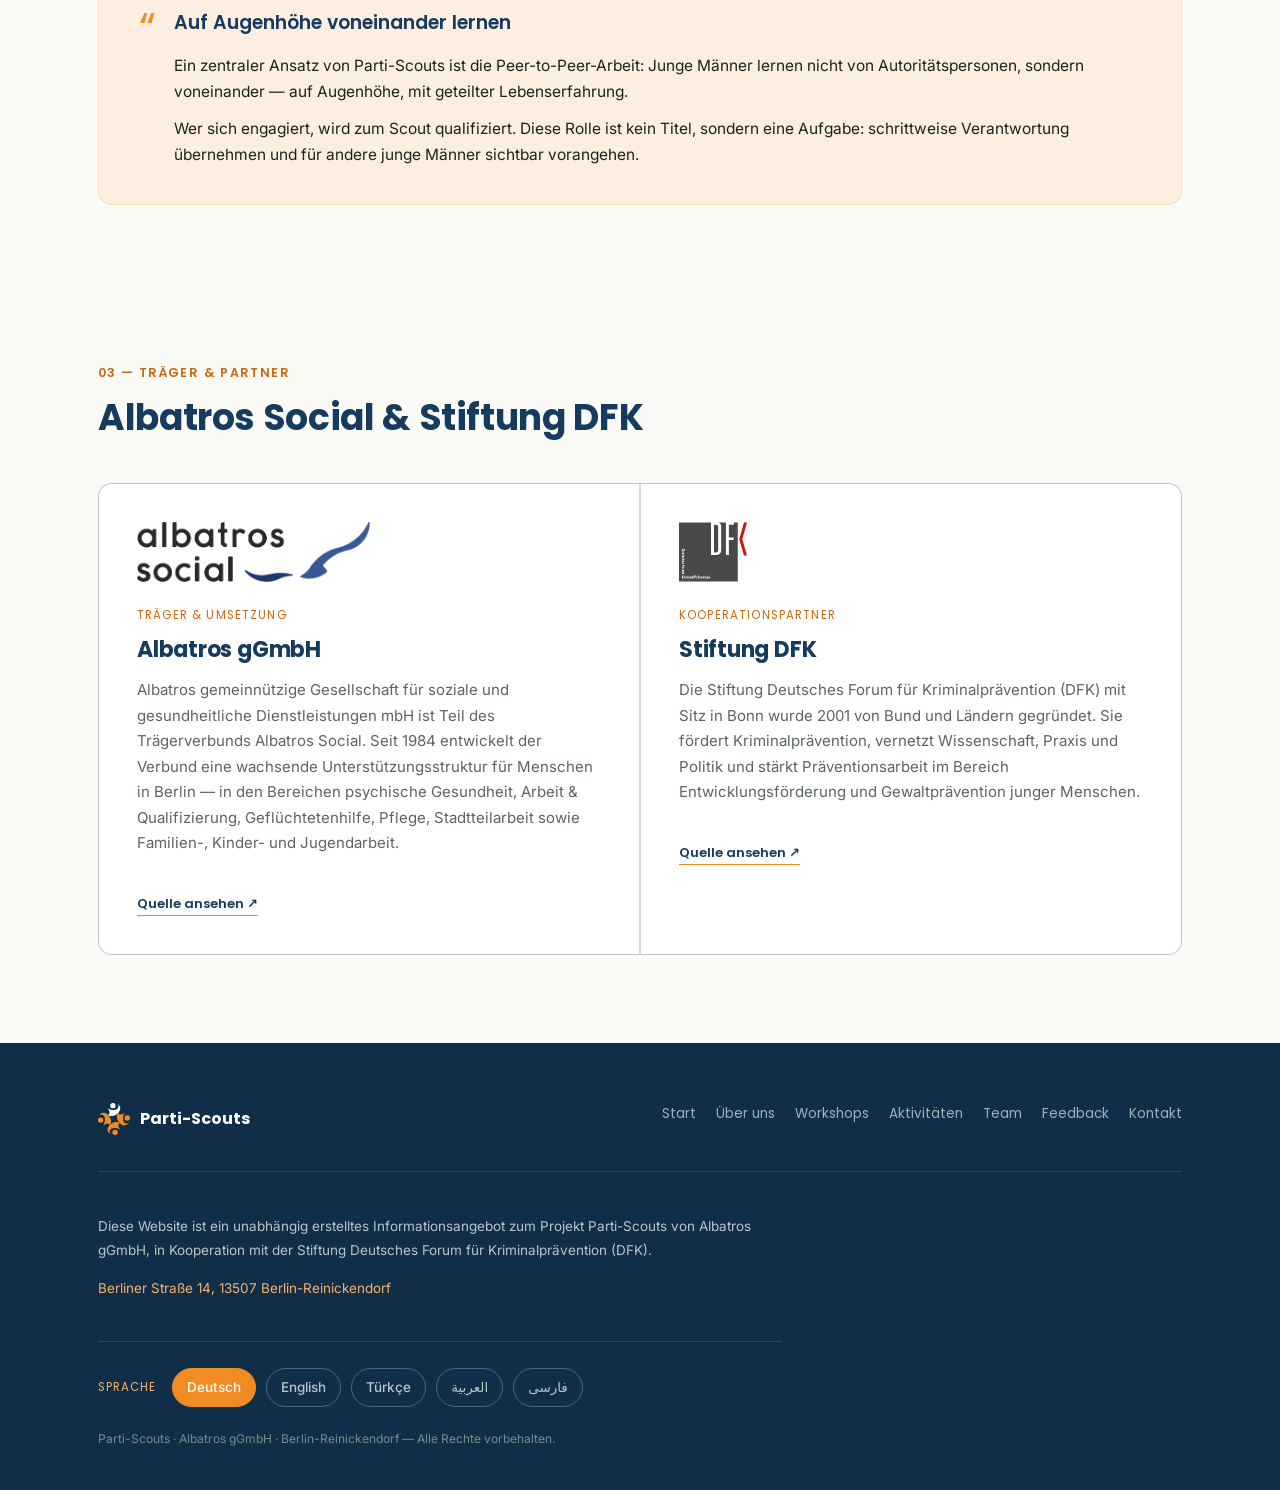
==== commit 61a47255: "Add live, self-service feedback wall backed by Supabase - Replace static fictional testimonials on f" ====
--- a/about/index.html
+++ b/about/index.html
@@ -9,7 +9,7 @@
 <link rel="preconnect" href="https://fonts.googleapis.com">
 <link rel="preconnect" href="https://fonts.gstatic.com" crossorigin>
 <link href="https://fonts.googleapis.com/css2?family=Poppins:wght@500;600;700&family=Inter:wght@400;500;600&family=Vazirmatn:wght@400;500;600;700&display=swap" rel="stylesheet">
-<link rel="stylesheet" href="/css/style.css?v=20260817a">
+<link rel="stylesheet" href="/css/style.css?v=20260819a">
 </head>
 <body>
 
@@ -153,7 +153,7 @@
   </div>
 </footer>
 
-<script src="/js/i18n.js?v=20260817a"></script>
-<script src="/js/main.js?v=20260817a"></script>
+<script src="/js/i18n.js?v=20260819a"></script>
+<script src="/js/main.js?v=20260819a"></script>
 </body>
 </html>
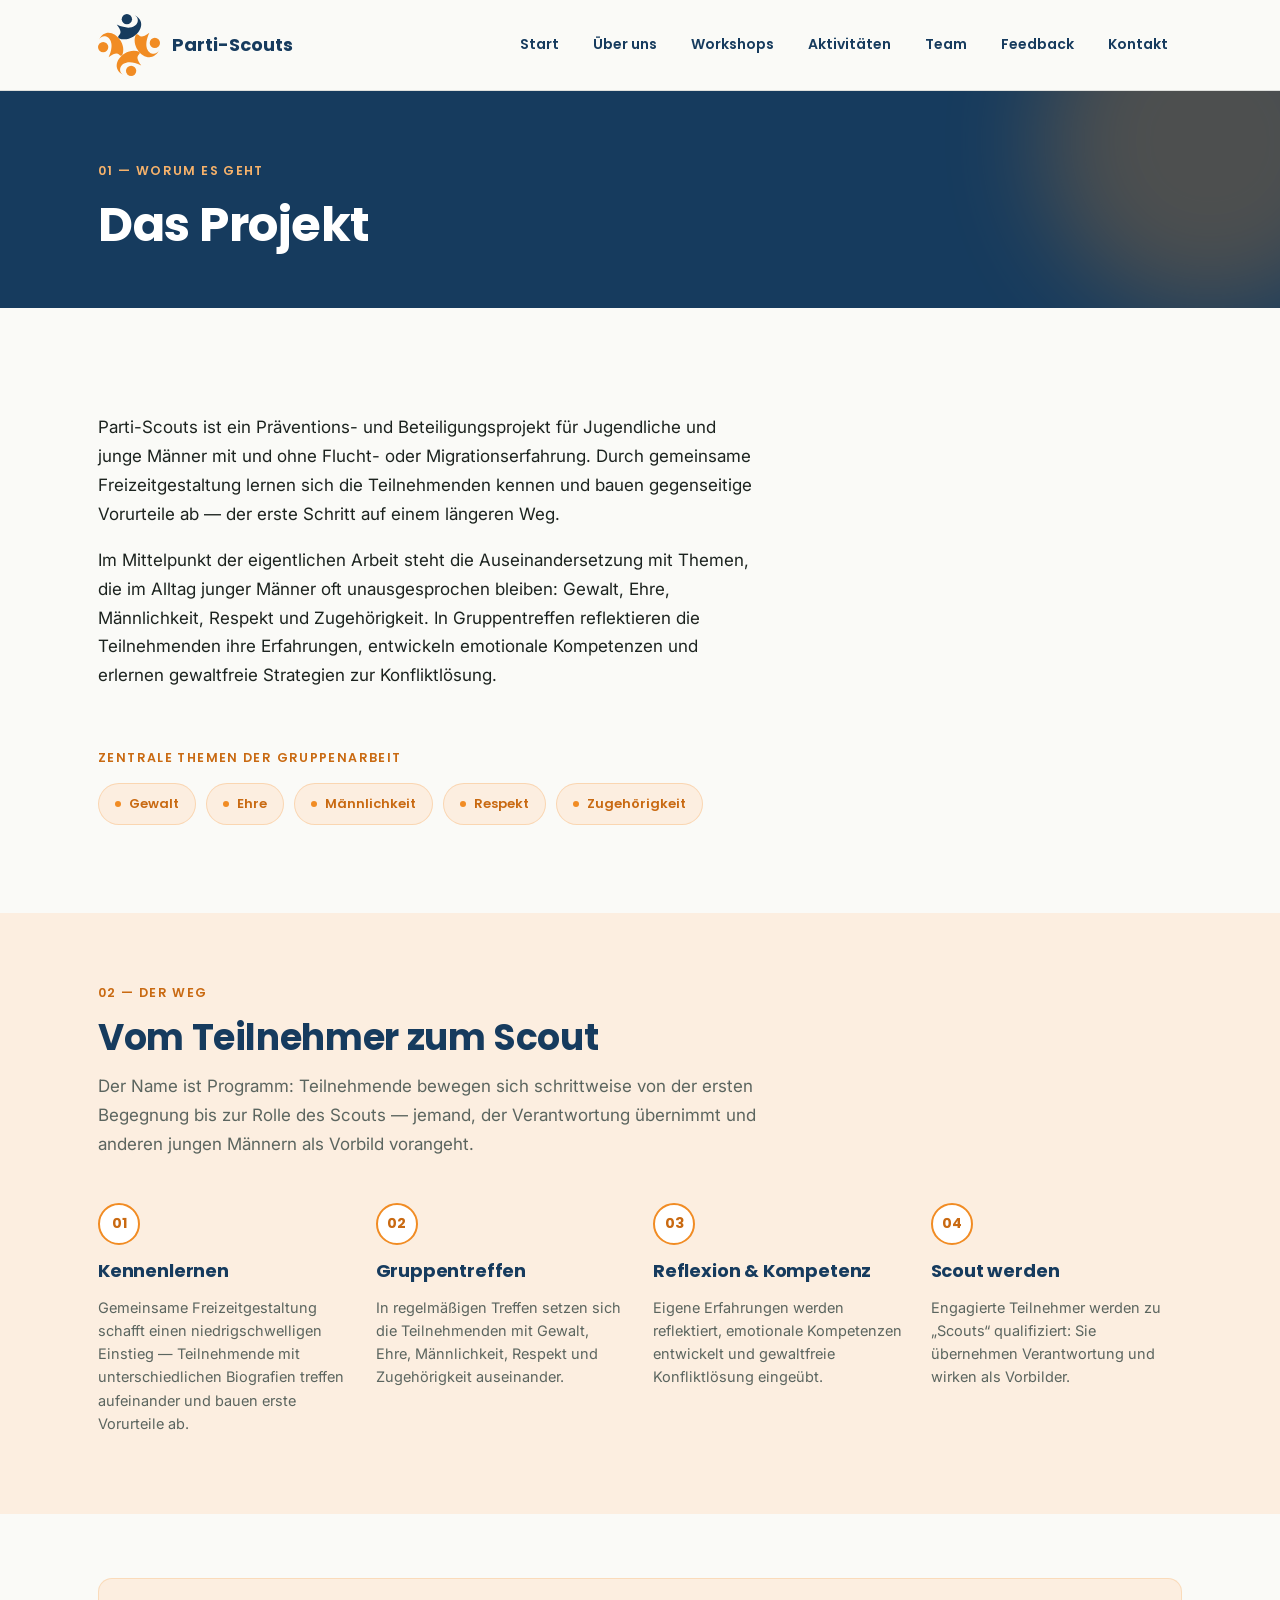
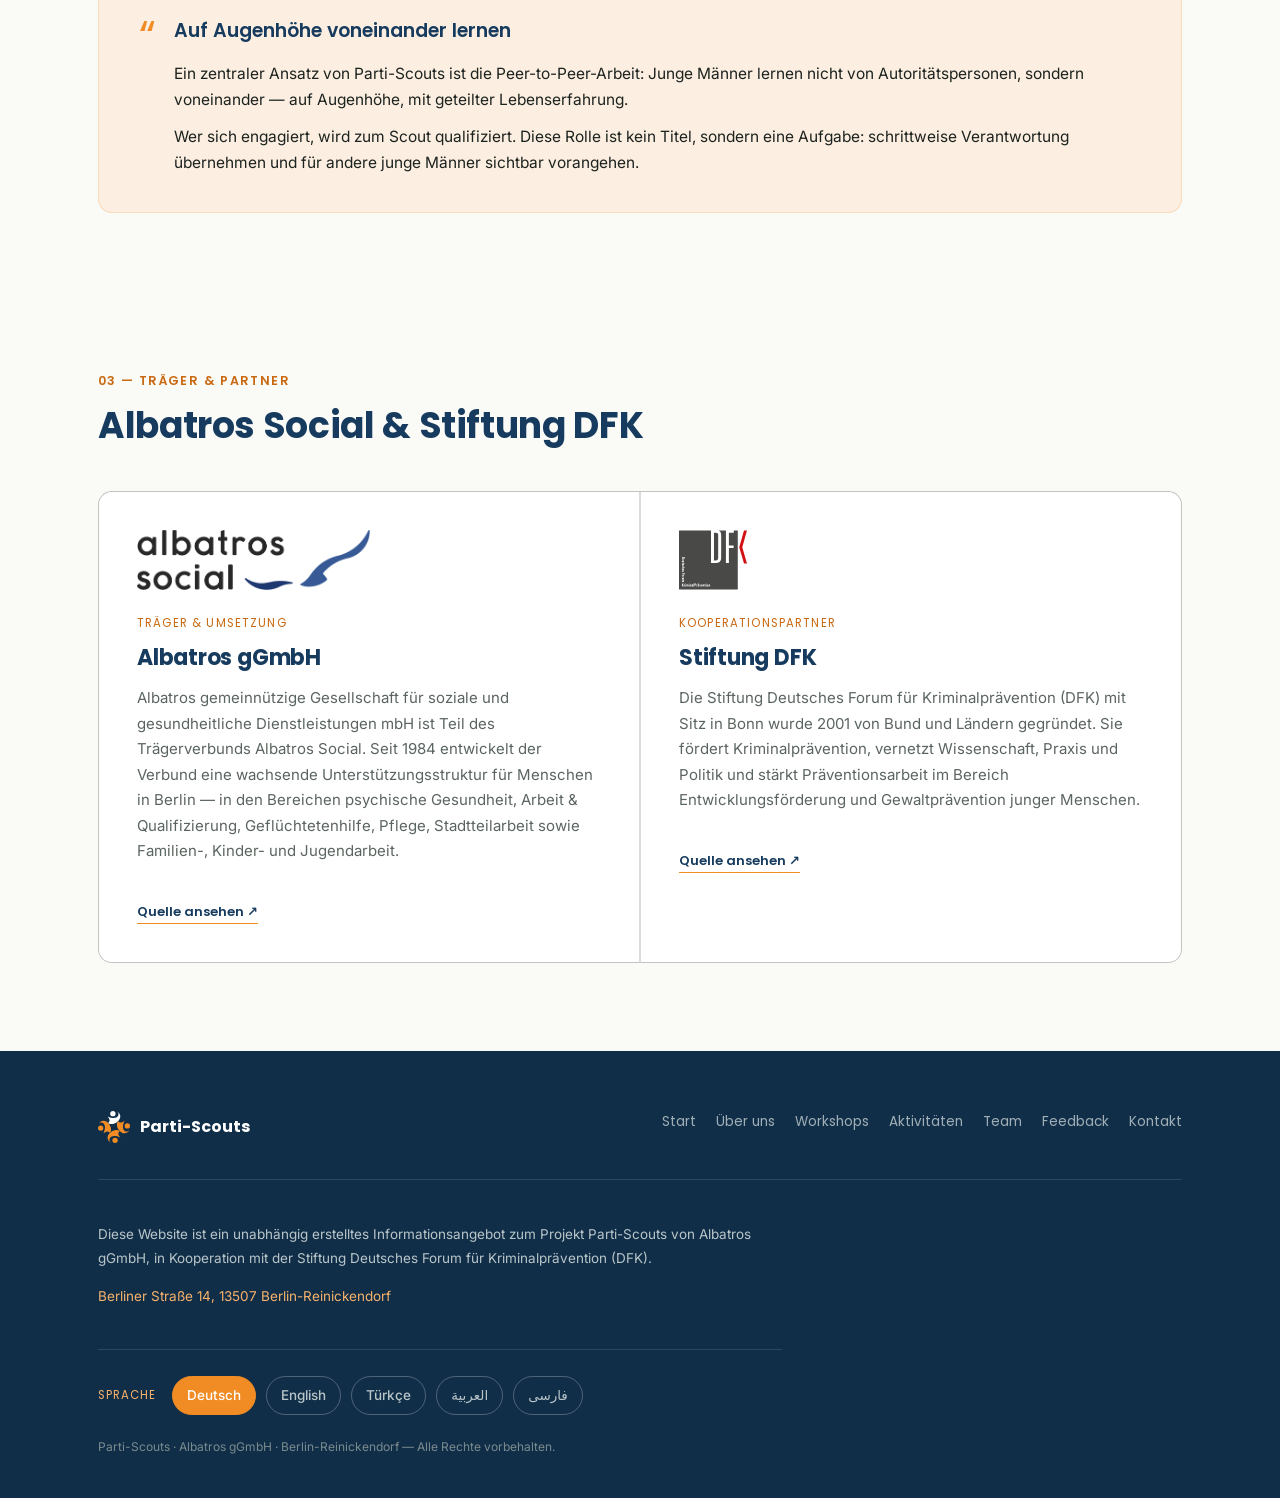
==== commit fe2359a6: "Integrate icon-only logo with wordmark beside it in the header The new logo.svg is icon-only (no bak" ====
--- a/about/index.html
+++ b/about/index.html
@@ -9,13 +9,13 @@
 <link rel="preconnect" href="https://fonts.googleapis.com">
 <link rel="preconnect" href="https://fonts.gstatic.com" crossorigin>
 <link href="https://fonts.googleapis.com/css2?family=Poppins:wght@500;600;700&family=Inter:wght@400;500;600&family=Vazirmatn:wght@400;500;600;700&display=swap" rel="stylesheet">
-<link rel="stylesheet" href="/css/style.css?v=20260819a">
+<link rel="stylesheet" href="/css/style.css?v=20260819e">
 </head>
 <body>
 
 <header class="site-header">
   <div class="header-inner">
-    <a class="brand" href="/"><img src="/assets/logo.svg" alt="Parti-Scouts"></a>
+    <a class="brand" href="/"><img src="/assets/logo.svg?v=20260819e" alt="Parti-Scouts"><span>Parti-Scouts</span></a>
     <nav class="main-nav">
       <a href="/" data-i18n="nav.home">Start</a>
       <a href="/about/" data-i18n="nav.about">Über uns</a>
@@ -153,7 +153,7 @@
   </div>
 </footer>
 
-<script src="/js/i18n.js?v=20260819a"></script>
-<script src="/js/main.js?v=20260819a"></script>
+<script src="/js/i18n.js?v=20260819e"></script>
+<script src="/js/main.js?v=20260819e"></script>
 </body>
 </html>
--- a/css/style.css
+++ b/css/style.css
@@ -78,6 +78,11 @@
   position:sticky; top:0; z-index:60;
   background:rgba(250,250,247,0.97);
   border-bottom:1px solid var(--line);
+  transition:transform 0.28s ease;
+}
+.site-header.header-hidden{transform:translateY(-100%);}
+@media (prefers-reduced-motion:reduce){
+  .site-header{transition:none;}
 }
 /* Note: intentionally no backdrop-filter here — a filter/backdrop-filter on
    this ancestor would create a new containing block for the fixed-position
@@ -87,8 +92,10 @@
   max-width:1140px; margin:0 auto; padding:14px 28px;
   display:flex; align-items:center; justify-content:space-between; gap:24px;
 }
-.brand{display:flex; align-items:center; gap:11px;}
-.brand img{height:54px; width:auto;}
+.brand{display:flex; align-items:center; gap:12px;}
+.brand img{height:62px; width:auto;}
+.brand span{font-family:var(--display); font-weight:700; font-size:18px; color:var(--navy); white-space:nowrap;}
+[dir="rtl"] .brand span{font-family:var(--script);}
 .main-nav{display:flex; gap:6px; align-items:center;}
 .main-nav a{
   font-family:var(--display);
@@ -166,6 +173,8 @@
 .btn-primary:hover{background:var(--orange-dark);}
 .btn-ghost{border-color:rgba(255,255,255,0.5); color:#fff;}
 .btn-ghost:hover{background:rgba(255,255,255,0.1);}
+.btn-outline{border-color:var(--navy); color:var(--navy);}
+.btn-outline:hover{background:var(--navy-tint);}
 
 .hero-facts{
   display:grid; grid-template-columns:repeat(3,1fr); gap:20px;
